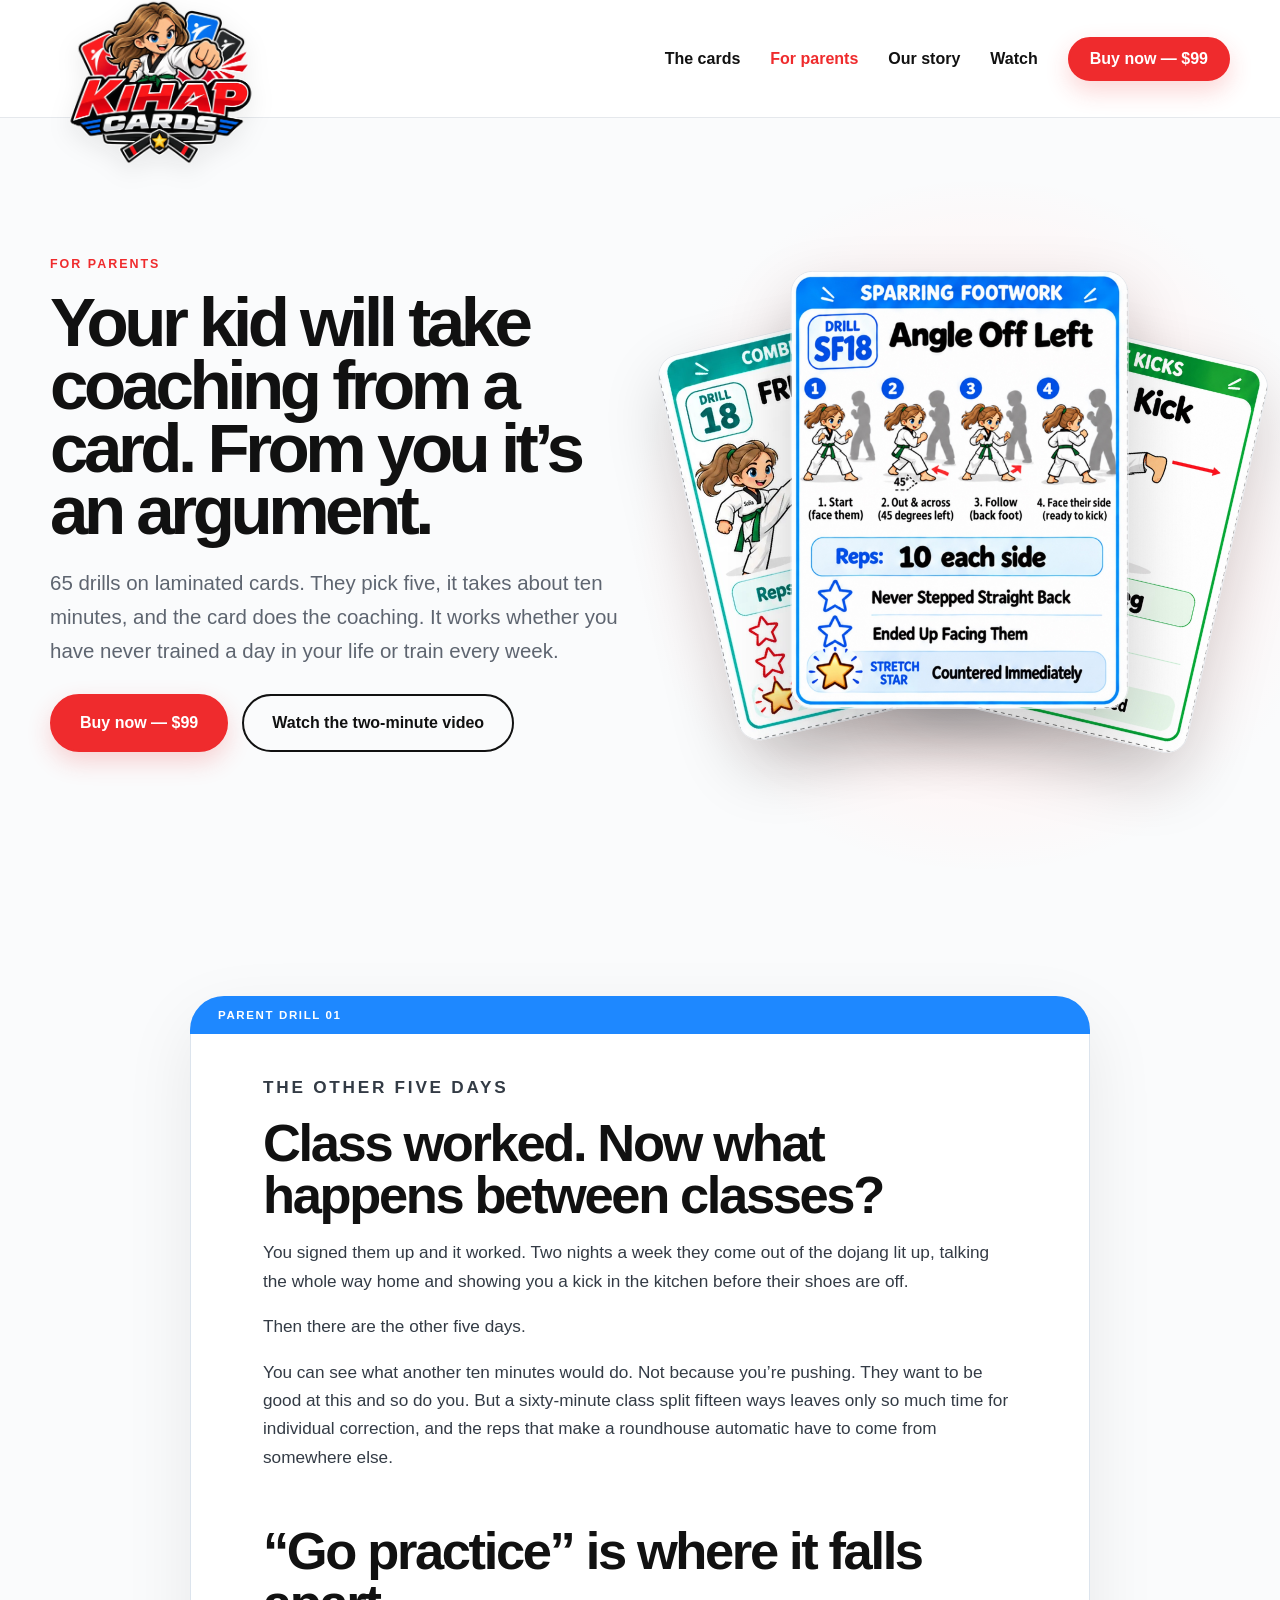
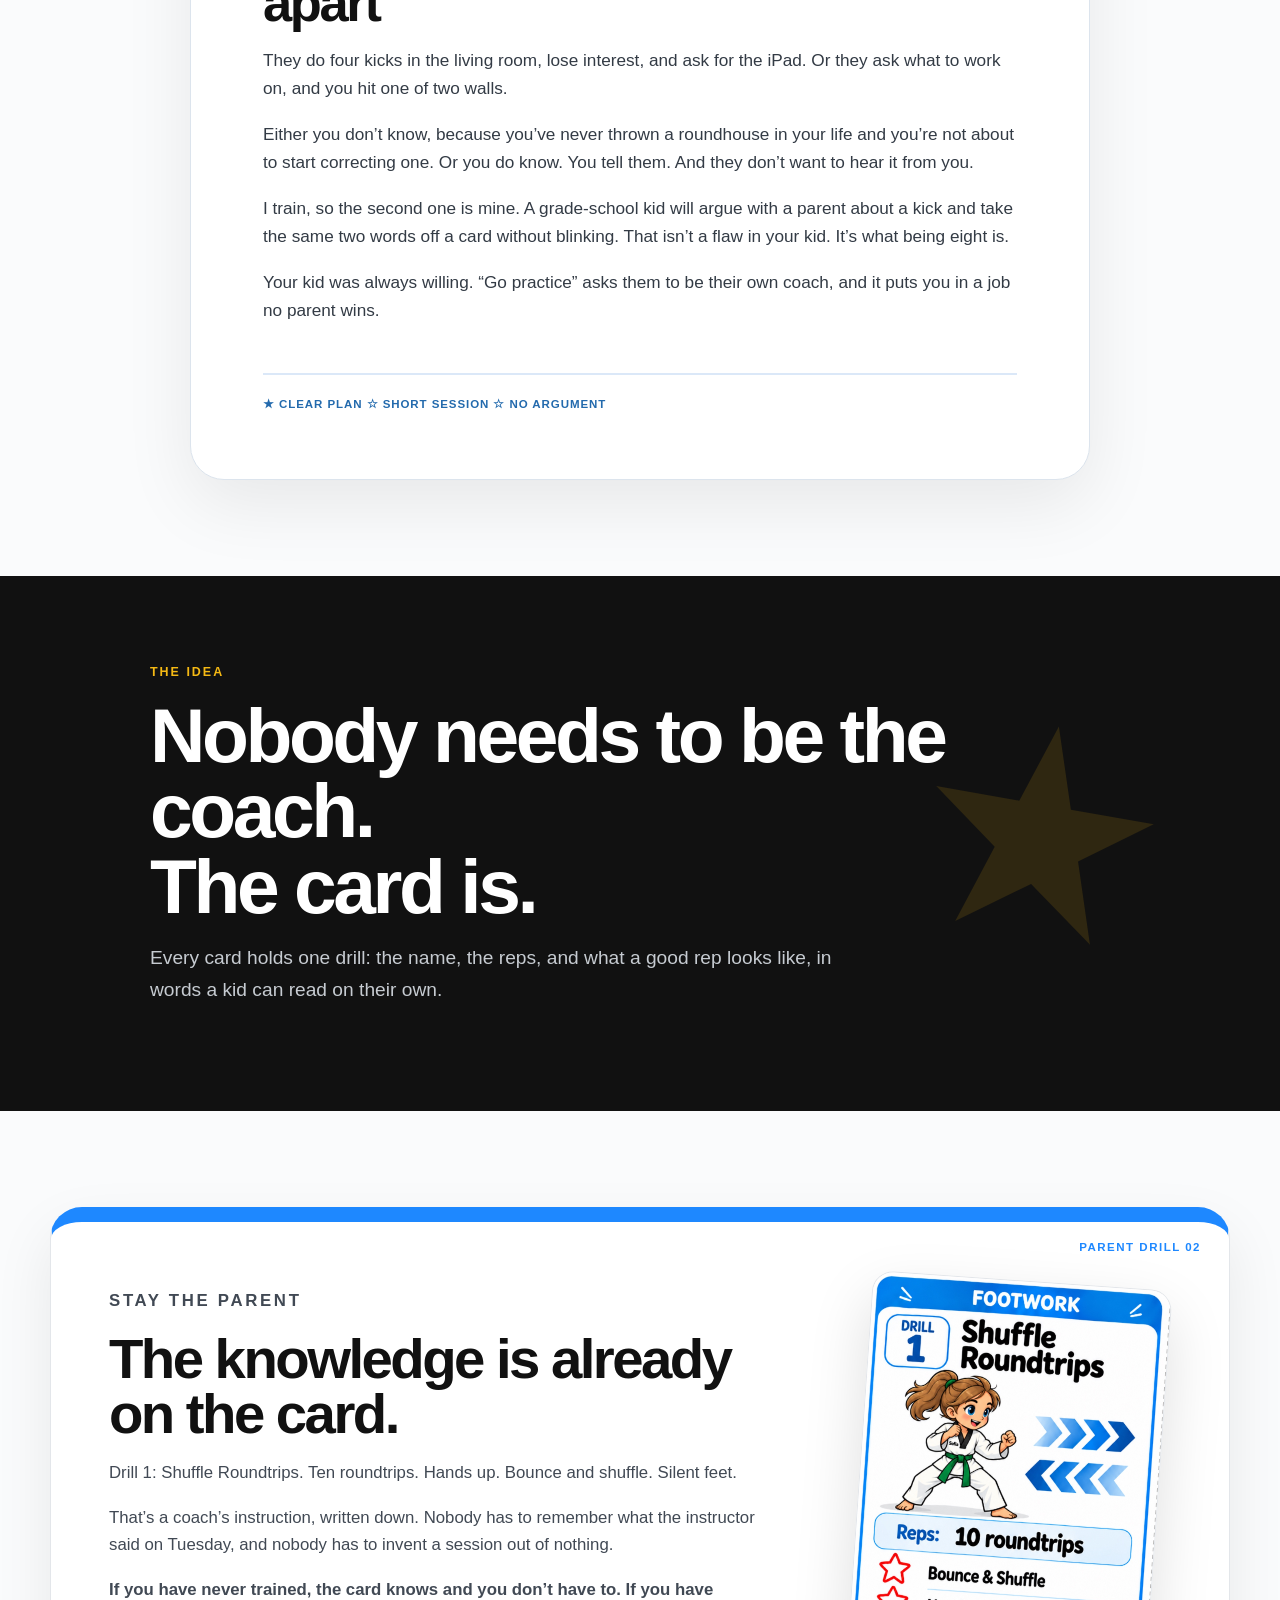
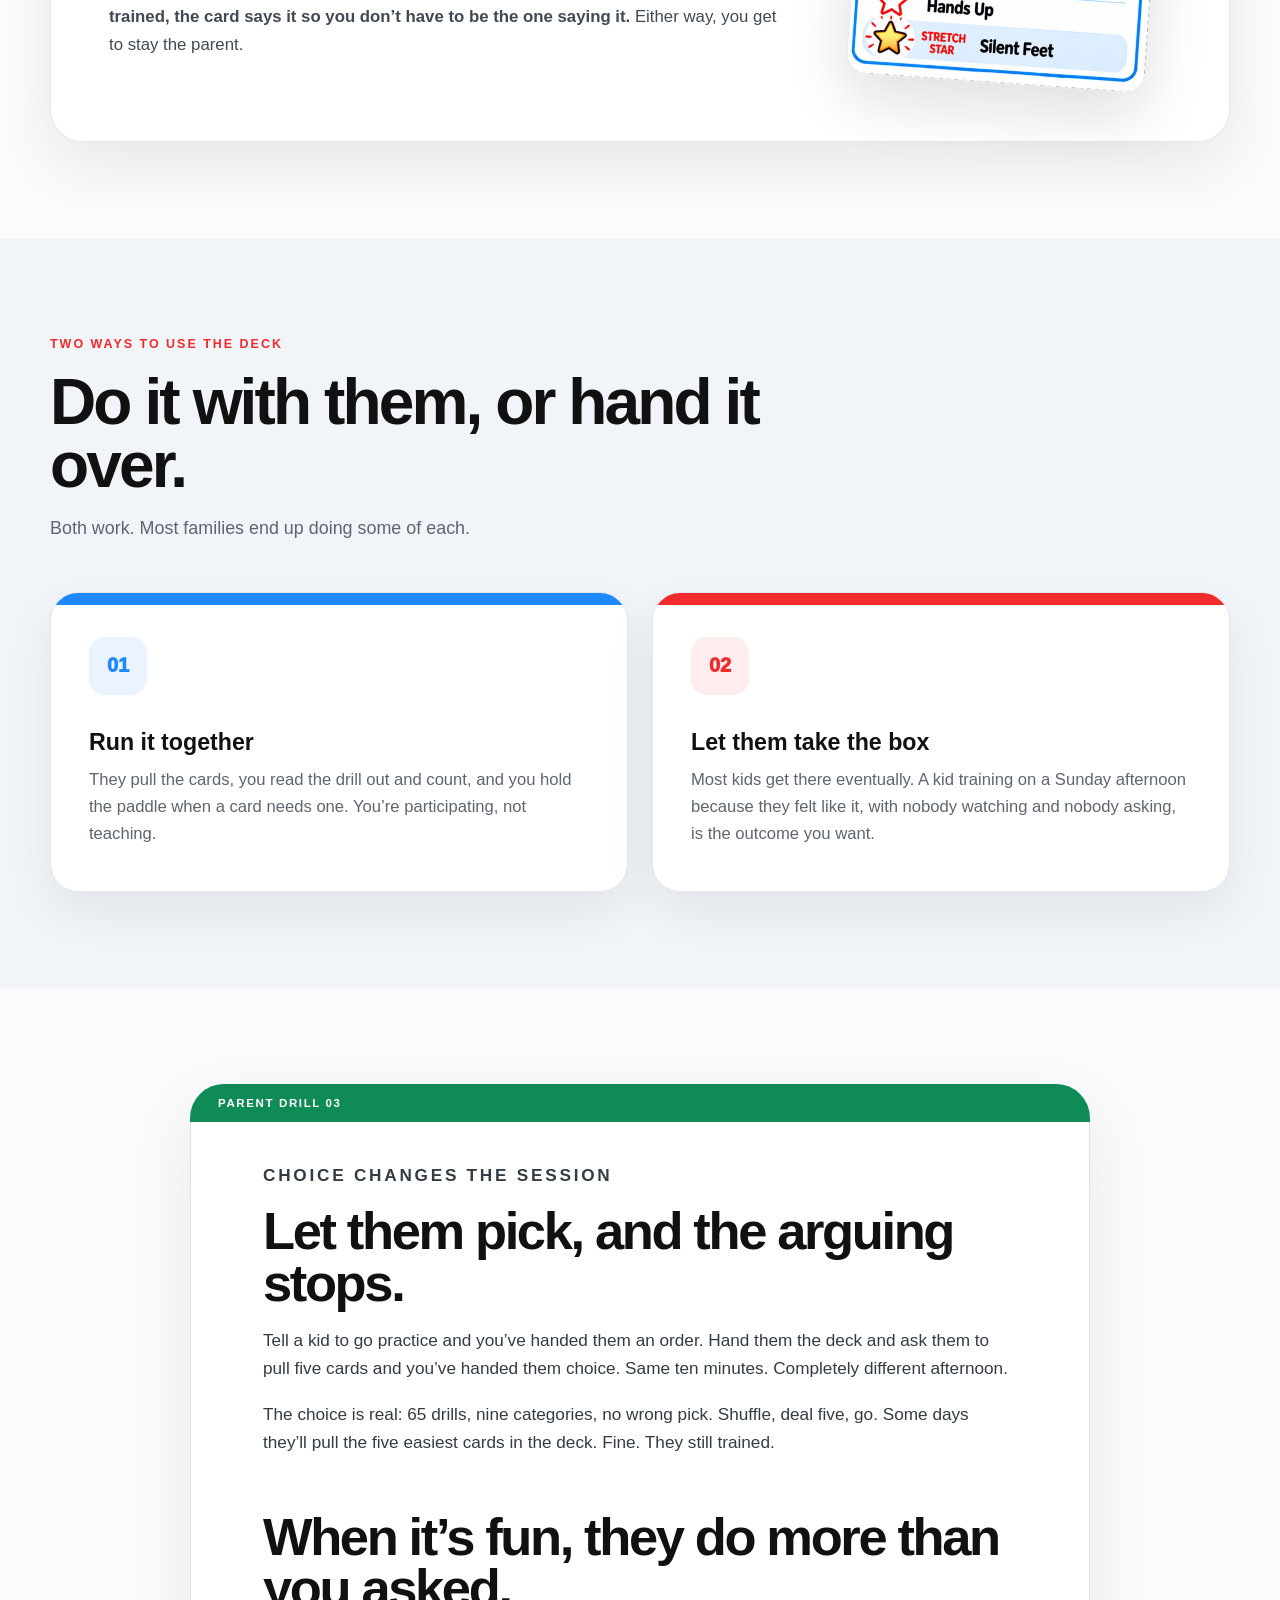
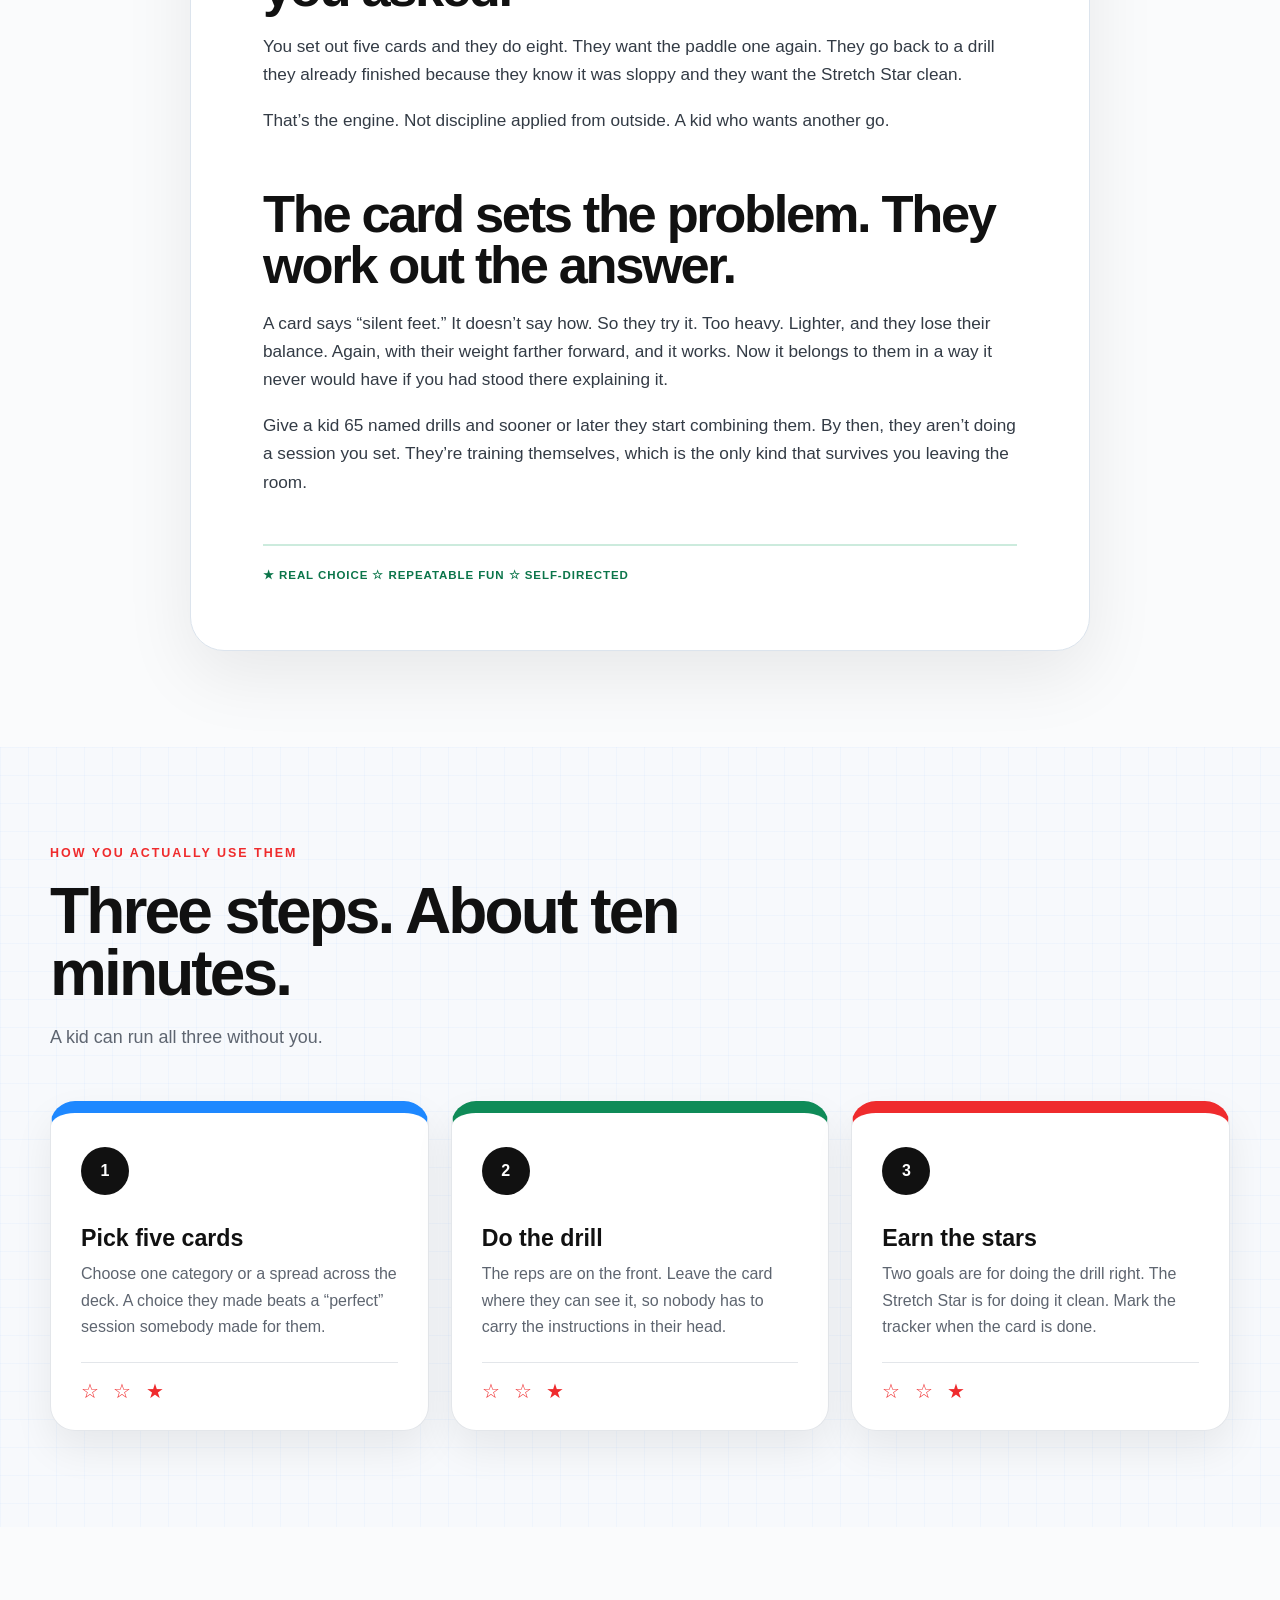
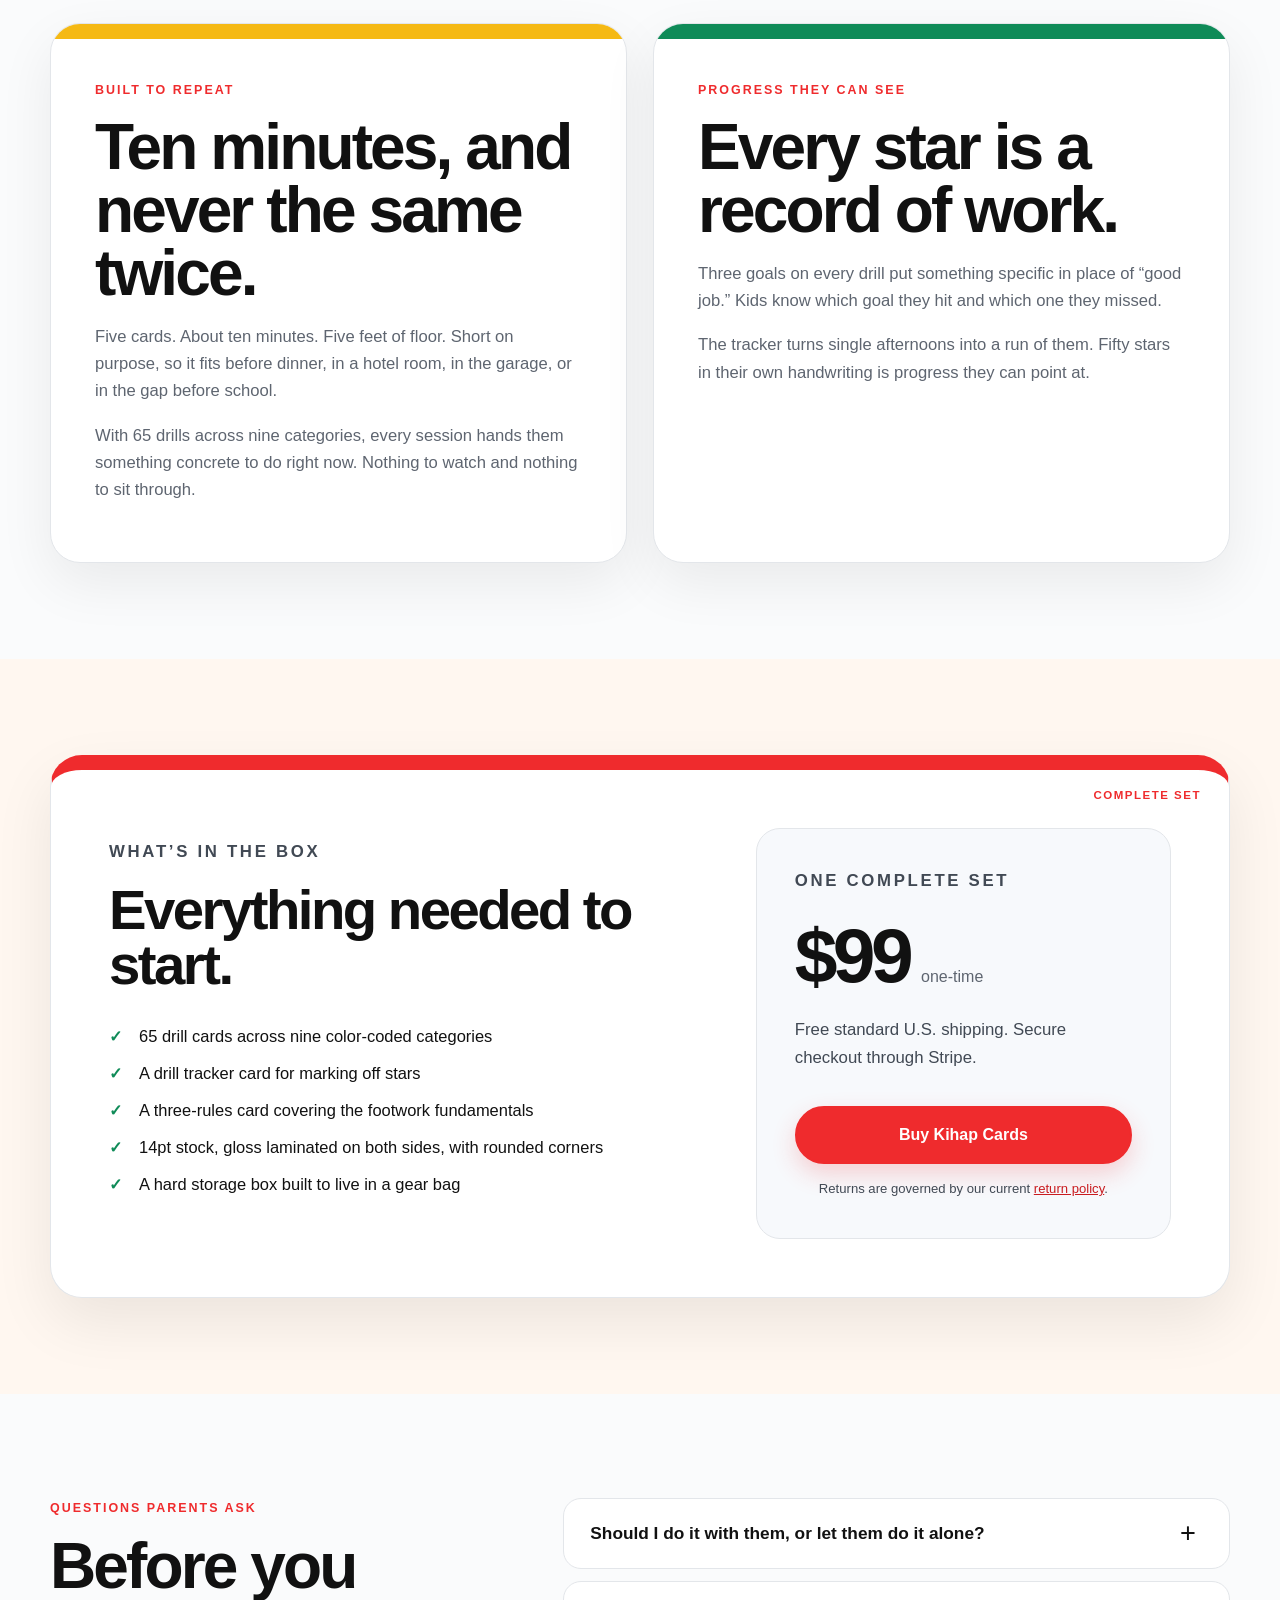
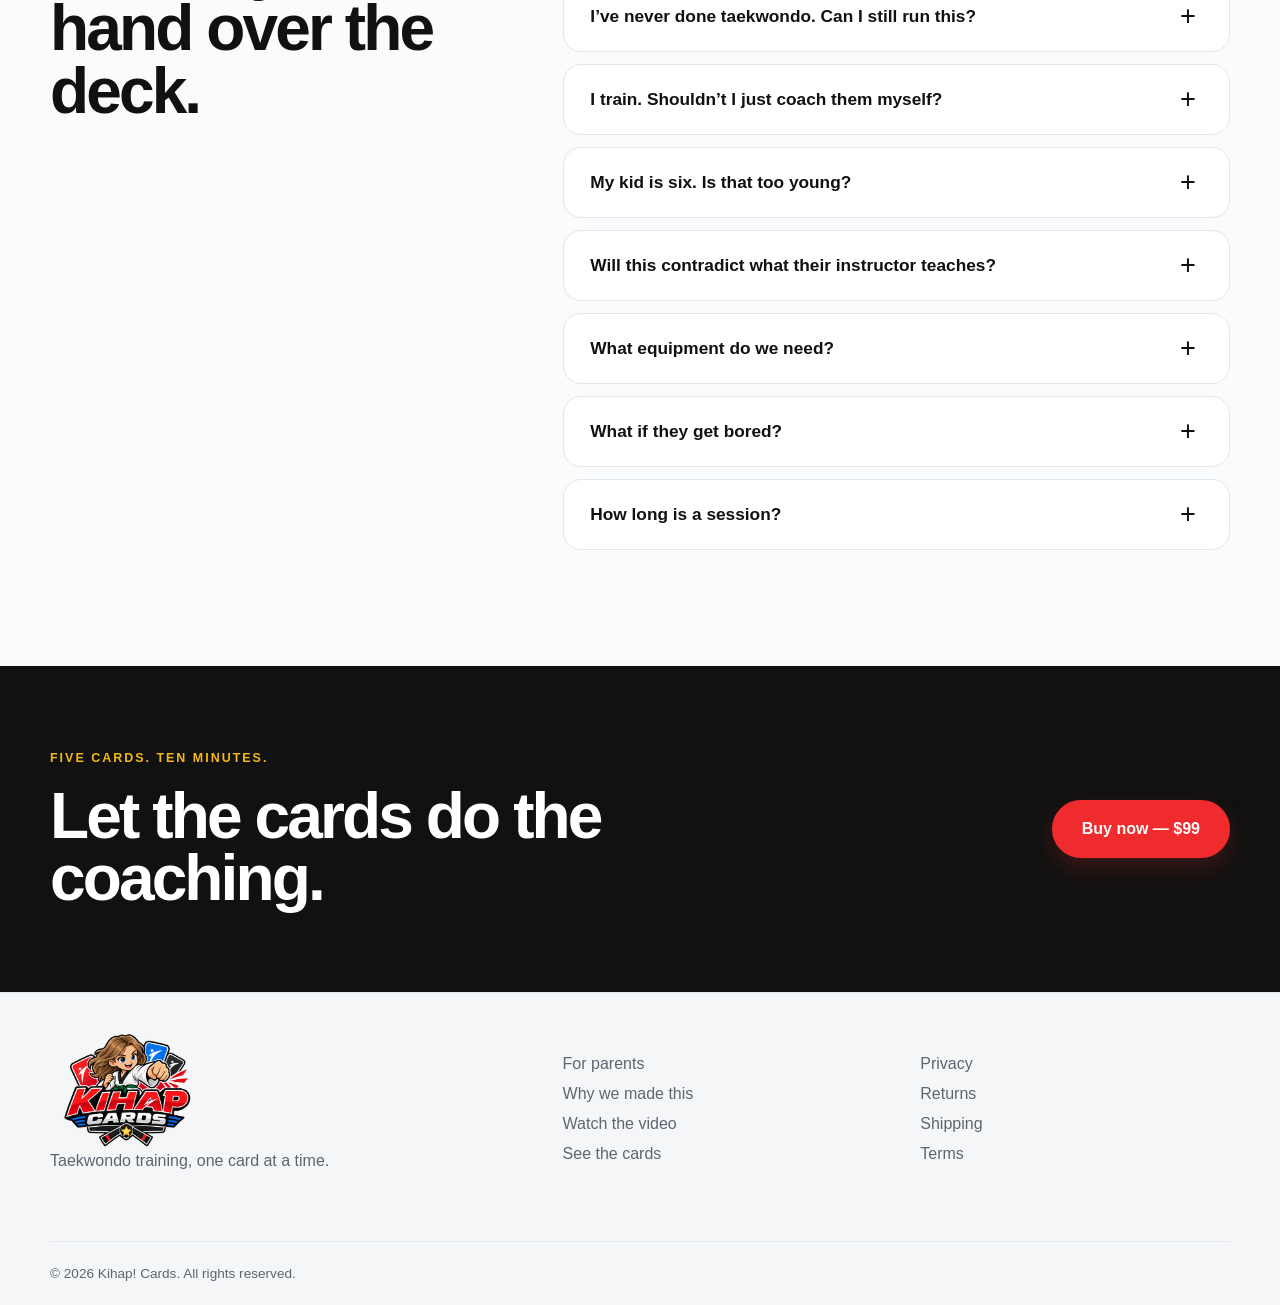
==== for-parents.html @ b95653a5 "Add card-themed parent and origin story pages" ====
<!doctype html>
<html lang="en">
<head>
  <meta charset="utf-8">
  <meta name="viewport" content="width=device-width, initial-scale=1">
  <title>For Parents — Kihap! Cards</title>
  <meta name="description" content="How Kihap Cards helps kids practice taekwondo at home without turning parents into coaches.">
  <meta name="theme-color" content="#ef2b2d">
  <meta property="og:title" content="Kihap! Cards for parents">
  <meta property="og:description" content="Five cards. About ten minutes. The cards do the coaching.">
  <meta property="og:type" content="website">
  <meta property="og:image" content="/assets/video-poster-v2.jpg">
  <link rel="icon" href="/favicon.ico" sizes="any">
  <link rel="stylesheet" href="/styles.css">
  <script defer src="/site.js"></script>
</head>
<body class="content-page">
  <a class="skip-link" href="#main">Skip to content</a>

  <header class="site-header">
    <div class="shell header-inner">
      <a class="brand" href="/" aria-label="Kihap Cards home">
        <img src="/assets/logo.webp" alt="Kihap! Cards" width="900" height="714">
      </a>
      <button class="menu-button" type="button" aria-expanded="false" aria-controls="site-nav">
        <span></span><span></span><span></span><span class="sr-only">Menu</span>
      </button>
      <nav id="site-nav" class="site-nav" aria-label="Primary navigation">
        <a href="/#cards">The cards</a>
        <a aria-current="page" href="/for-parents.html">For parents</a>
        <a href="/why-we-made-this.html">Our story</a>
        <a href="/#video">Watch</a>
        <a class="button button-small" data-checkout href="/#buy">Buy now — $99</a>
      </nav>
    </div>
  </header>

  <main id="main">
    <section class="story-hero shell">
      <div class="story-hero-copy">
        <p class="eyebrow">For parents</p>
        <h1>Your kid will take coaching from a card. From you it’s an argument.</h1>
        <p class="lede">65 drills on laminated cards. They pick five, it takes about ten minutes, and the card does the coaching. It works whether you have never trained a day in your life or train every week.</p>
        <div class="hero-actions">
          <a class="button" data-checkout href="/#buy">Buy now — $99</a>
          <a class="button button-secondary" href="/#video">Watch the two-minute video</a>
        </div>
      </div>
      <div class="story-hero-art parent-card-stack" aria-label="Three Kihap drill cards">
        <img src="/assets/card-frh-backkick.webp" alt="Combination drill card" width="513" height="687">
        <img src="/assets/card-sf18-v2.jpg" alt="Angle Off Left drill card" width="1100" height="1430">
        <img src="/assets/card-kicks-v2.jpg" alt="Back Kick drill card" width="1080" height="1456">
      </div>
    </section>

    <section class="content-section content-intro">
      <div class="reading-column">
        <p class="eyebrow">The other five days</p>
        <h2>Class worked. Now what happens between classes?</h2>
        <p>You signed them up and it worked. Two nights a week they come out of the dojang lit up, talking the whole way home and showing you a kick in the kitchen before their shoes are off.</p>
        <p>Then there are the other five days.</p>
        <p>You can see what another ten minutes would do. Not because you’re pushing. They want to be good at this and so do you. But a sixty-minute class split fifteen ways leaves only so much time for individual correction, and the reps that make a roundhouse automatic have to come from somewhere else.</p>

        <h2>“Go practice” is where it falls apart</h2>
        <p>They do four kicks in the living room, lose interest, and ask for the iPad. Or they ask what to work on, and you hit one of two walls.</p>
        <p>Either you don’t know, because you’ve never thrown a roundhouse in your life and you’re not about to start correcting one. Or you do know. You tell them. And they don’t want to hear it from you.</p>
        <p>I train, so the second one is mine. A grade-school kid will argue with a parent about a kick and take the same two words off a card without blinking. That isn’t a flaw in your kid. It’s what being eight is.</p>
        <p>Your kid was always willing. “Go practice” asks them to be their own coach, and it puts you in a job no parent wins.</p>
      </div>
    </section>

    <section class="statement-band">
      <div class="shell statement-inner">
        <p class="eyebrow eyebrow-gold">The idea</p>
        <h2>Nobody needs to be the coach.<br>The card is.</h2>
        <p>Every card holds one drill: the name, the reps, and what a good rep looks like, in words a kid can read on their own.</p>
      </div>
    </section>

    <section class="content-section shell">
      <div class="content-split">
        <div>
          <p class="eyebrow">Stay the parent</p>
          <h2>The knowledge is already on the card.</h2>
          <p>Drill 1: Shuffle Roundtrips. Ten roundtrips. Hands up. Bounce and shuffle. Silent feet.</p>
          <p>That’s a coach’s instruction, written down. Nobody has to remember what the instructor said on Tuesday, and nobody has to invent a session out of nothing.</p>
          <p><strong>If you have never trained, the card knows and you don’t have to. If you have trained, the card says it so you don’t have to be the one saying it.</strong> Either way, you get to stay the parent.</p>
        </div>
        <img class="content-card-image" src="/assets/card-footwork-v2.jpg" alt="Shuffle Roundtrips footwork drill card" width="1080" height="1456" loading="lazy">
      </div>
    </section>

    <section class="content-section soft-section">
      <div class="shell">
        <div class="section-heading">
          <p class="eyebrow">Two ways to use the deck</p>
          <h2>Do it with them, or hand it over.</h2>
          <p>Both work. Most families end up doing some of each.</p>
        </div>
        <div class="use-mode-grid">
          <article class="use-mode-card">
            <span aria-hidden="true">01</span>
            <h3>Run it together</h3>
            <p>They pull the cards, you read the drill out and count, and you hold the paddle when a card needs one. You’re participating, not teaching.</p>
          </article>
          <article class="use-mode-card">
            <span aria-hidden="true">02</span>
            <h3>Let them take the box</h3>
            <p>Most kids get there eventually. A kid training on a Sunday afternoon because they felt like it, with nobody watching and nobody asking, is the outcome you want.</p>
          </article>
        </div>
      </div>
    </section>

    <section class="content-section shell">
      <div class="reading-column reading-column-wide">
        <p class="eyebrow">Choice changes the session</p>
        <h2>Let them pick, and the arguing stops.</h2>
        <p>Tell a kid to go practice and you’ve handed them an order. Hand them the deck and ask them to pull five cards and you’ve handed them choice. Same ten minutes. Completely different afternoon.</p>
        <p>The choice is real: 65 drills, nine categories, no wrong pick. Shuffle, deal five, go. Some days they’ll pull the five easiest cards in the deck. Fine. They still trained.</p>

        <h2>When it’s fun, they do more than you asked.</h2>
        <p>You set out five cards and they do eight. They want the paddle one again. They go back to a drill they already finished because they know it was sloppy and they want the Stretch Star clean.</p>
        <p>That’s the engine. Not discipline applied from outside. A kid who wants another go.</p>

        <h2>The card sets the problem. They work out the answer.</h2>
        <p>A card says “silent feet.” It doesn’t say how. So they try it. Too heavy. Lighter, and they lose their balance. Again, with their weight farther forward, and it works. Now it belongs to them in a way it never would have if you had stood there explaining it.</p>
        <p>Give a kid 65 named drills and sooner or later they start combining them. By then, they aren’t doing a session you set. They’re training themselves, which is the only kind that survives you leaving the room.</p>
      </div>
    </section>

    <section class="content-section steps-section">
      <div class="shell">
        <div class="section-heading">
          <p class="eyebrow">How you actually use them</p>
          <h2>Three steps. About ten minutes.</h2>
          <p>A kid can run all three without you.</p>
        </div>
        <ol class="steps content-steps">
          <li><span>1</span><div><h3>Pick five cards</h3><p>Choose one category or a spread across the deck. A choice they made beats a “perfect” session somebody made for them.</p></div></li>
          <li><span>2</span><div><h3>Do the drill</h3><p>The reps are on the front. Leave the card where they can see it, so nobody has to carry the instructions in their head.</p></div></li>
          <li><span>3</span><div><h3>Earn the stars</h3><p>Two goals are for doing the drill right. The Stretch Star is for doing it clean. Mark the tracker when the card is done.</p></div></li>
        </ol>
      </div>
    </section>

    <section class="content-section shell">
      <div class="benefit-grid">
        <article>
          <p class="eyebrow">Built to repeat</p>
          <h2>Ten minutes, and never the same twice.</h2>
          <p>Five cards. About ten minutes. Five feet of floor. Short on purpose, so it fits before dinner, in a hotel room, in the garage, or in the gap before school.</p>
          <p>With 65 drills across nine categories, every session hands them something concrete to do right now. Nothing to watch and nothing to sit through.</p>
        </article>
        <article>
          <p class="eyebrow">Progress they can see</p>
          <h2>Every star is a record of work.</h2>
          <p>Three goals on every drill put something specific in place of “good job.” Kids know which goal they hit and which one they missed.</p>
          <p>The tracker turns single afternoons into a run of them. Fifty stars in their own handwriting is progress they can point at.</p>
        </article>
      </div>
    </section>

    <section class="content-section included-section">
      <div class="shell content-split content-split-balanced">
        <div>
          <p class="eyebrow">What’s in the box</p>
          <h2>Everything needed to start.</h2>
          <ul class="check-list large-check-list">
            <li>65 drill cards across nine color-coded categories</li>
            <li>A drill tracker card for marking off stars</li>
            <li>A three-rules card covering the footwork fundamentals</li>
            <li>14pt stock, gloss laminated on both sides, with rounded corners</li>
            <li>A hard storage box built to live in a gear bag</li>
          </ul>
        </div>
        <div class="price-panel">
          <p class="eyebrow">One complete set</p>
          <div class="price"><strong>$99</strong><span>one-time</span></div>
          <p>Free standard U.S. shipping. Secure checkout through Stripe.</p>
          <a class="button button-block" data-checkout href="/#buy">Buy Kihap Cards</a>
          <p class="policy-note">Returns are governed by our current <a href="/returns.html">return policy</a>.</p>
        </div>
      </div>
    </section>

    <section class="content-section shell faq-section parent-faq" aria-labelledby="parent-faq-title">
      <div class="section-heading">
        <p class="eyebrow">Questions parents ask</p>
        <h2 id="parent-faq-title">Before you hand over the deck.</h2>
      </div>
      <div class="faq-list">
        <details><summary>Should I do it with them, or let them do it alone?</summary><p>Either. Younger kids usually want you in the room reading the card and counting. Older kids often take the box and go. Most families do both.</p></details>
        <details><summary>I’ve never done taekwondo. Can I still run this?</summary><p>Yes. Every card names the drill, the reps, and what a good rep looks like. You hand over the box and the card does the rest.</p></details>
        <details><summary>I train. Shouldn’t I just coach them myself?</summary><p>You can. The cards still help because the problem was never your knowledge. Let the card give the instruction so you can keep the evening.</p></details>
        <details><summary>My kid is six. Is that too young?</summary><p>The deck is built for roughly ages 6 to 13. The reps scale: a younger student can do fewer, while an older student chases the Stretch Star.</p></details>
        <details><summary>Will this contradict what their instructor teaches?</summary><p>These are conditioning and repetition drills: footwork, kicks, combinations, reaction, and related skills. There are no forms or style-specific techniques.</p></details>
        <details><summary>What equipment do we need?</summary><p>Most cards need none. A few call for a paddle, kick shield, or BlazePods, and they are marked so you can skip or swap them.</p></details>
        <details><summary>What if they get bored?</summary><p>They can pick different cards or stop for a week. Nothing expires and nothing resets. That is part of the point.</p></details>
        <details><summary>How long is a session?</summary><p>About ten minutes for five cards. Some kids do three. Some do nine.</p></details>
      </div>
    </section>

    <section class="final-cta">
      <div class="shell final-cta-inner">
        <div><p class="eyebrow eyebrow-gold">Five cards. Ten minutes.</p><h2>Let the cards do the coaching.</h2></div>
        <a class="button" data-checkout href="/#buy">Buy now — $99</a>
      </div>
    </section>
  </main>

  <footer class="site-footer">
    <div class="shell footer-grid">
      <div><img src="/assets/logo.webp" alt="Kihap! Cards" width="900" height="714"><p>Taekwondo training, one card at a time.</p></div>
      <nav aria-label="Learn more"><a href="/for-parents.html">For parents</a><a href="/why-we-made-this.html">Why we made this</a><a href="/#video">Watch the video</a><a href="/#cards">See the cards</a></nav>
      <nav aria-label="Store policies"><a href="/privacy.html">Privacy</a><a href="/returns.html">Returns</a><a href="/shipping.html">Shipping</a><a href="/terms.html">Terms</a></nav>
    </div>
    <div class="shell footer-bottom">© <span data-year>2026</span> Kihap! Cards. All rights reserved.</div>
  </footer>
</body>
</html>
---- styles.css ----
:root{--ink:#111;--muted:#5e6570;--line:#e3e6ea;--paper:#fff;--soft:#f5f6f8;--red:#ef2b2d;--red-dark:#c91c20;--gold:#f5b914;--blue:#1e88ff;--green:#0f8b58;--radius:24px;--shadow:0 24px 60px rgba(17,17,17,.13)}
*{box-sizing:border-box}html{scroll-behavior:smooth;overflow-x:hidden}body{margin:0;overflow-x:hidden;color:var(--ink);background:var(--paper);font-family:Inter,ui-sans-serif,-apple-system,BlinkMacSystemFont,"Segoe UI",sans-serif;-webkit-font-smoothing:antialiased}img{display:block;max-width:100%;height:auto}a{color:inherit}button,input,textarea,select{font:inherit}h1,h2,h3,p{margin-top:0}h1,h2,h3{font-family:ui-rounded,"Avenir Next","Arial Rounded MT Bold",sans-serif}h1{font-size:clamp(3.4rem,5.8vw,5.5rem);line-height:.91;letter-spacing:-.065em;margin-bottom:24px}h2{font-size:clamp(2.35rem,5vw,4.25rem);line-height:.98;letter-spacing:-.045em;margin-bottom:18px}h3{font-size:1.45rem;line-height:1.15;margin-bottom:10px}p{line-height:1.65}.shell{width:min(1180px,calc(100% - 40px));margin-inline:auto}.section{padding-block:104px}.skip-link{position:fixed;left:16px;top:12px;z-index:100;transform:translateY(-160%);background:var(--ink);color:#fff;padding:10px 14px;border-radius:10px}.skip-link:focus{transform:none}.sr-only{position:absolute;width:1px;height:1px;overflow:hidden;clip:rect(0,0,0,0);white-space:nowrap}
.site-header{position:sticky;top:0;z-index:50;height:118px;background:rgba(255,255,255,.94);border-bottom:1px solid rgba(227,230,234,.9);backdrop-filter:blur(14px)}.header-inner{height:100%;display:flex;align-items:center;justify-content:space-between}.brand{width:208px;height:118px;display:flex;align-items:flex-start;justify-content:center;position:relative;z-index:2}.brand img{width:auto;height:165px;filter:drop-shadow(0 8px 12px rgba(17,17,17,.08))}.site-nav{display:flex;align-items:center;gap:30px;font-weight:750}.site-nav>a:not(.button){text-decoration:none;padding:10px 0}.site-nav>a:not(.button):hover{color:var(--red)}.menu-button{display:none;border:0;background:transparent;width:44px;height:44px;padding:10px}.menu-button span:not(.sr-only){display:block;height:2px;background:var(--ink);margin:5px 0;border-radius:9px}
.button{display:inline-flex;align-items:center;justify-content:center;min-height:58px;border:2px solid var(--red);border-radius:999px;padding:14px 28px;background:var(--red);color:#fff;text-decoration:none;font-weight:850;box-shadow:0 10px 24px rgba(239,43,45,.2);transition:transform .18s ease,background .18s ease,box-shadow .18s ease}.button:hover{transform:translateY(-2px);background:var(--red-dark);border-color:var(--red-dark);box-shadow:0 14px 30px rgba(239,43,45,.25)}.button:focus-visible,a:focus-visible,button:focus-visible,summary:focus-visible{outline:3px solid rgba(30,136,255,.45);outline-offset:3px}.button-small{min-height:44px;padding:9px 20px}.button-secondary{background:transparent;border-color:var(--ink);color:var(--ink);box-shadow:none}.button-secondary:hover{background:var(--ink);border-color:var(--ink);color:#fff;box-shadow:none}.button-block{width:100%}
.hero{min-height:calc(100svh - 118px);display:grid;grid-template-columns:.95fr 1.05fr;gap:48px;align-items:center;padding-block:46px 54px}.hero-copy,.hero-art{min-width:0}.eyebrow{margin:0 0 16px;color:var(--red);font-size:.78rem;font-weight:900;letter-spacing:.16em;text-transform:uppercase}.lede{max-width:620px;margin-bottom:26px;color:var(--muted);font-size:clamp(1.1rem,1.7vw,1.28rem)}.hero-actions{display:flex;gap:14px;flex-wrap:wrap}.trust-list{display:flex;gap:12px 22px;flex-wrap:wrap;padding:0;margin:24px 0 0;list-style:none;color:var(--muted);font-size:.9rem}.trust-list li::before{content:"✓";color:var(--green);font-weight:900;margin-right:7px}.hero-art{position:relative;min-height:clamp(440px,64vh,520px)}.hero-art::before{content:"";position:absolute;inset:8% 4%;border-radius:48%;background:radial-gradient(circle,#fff0f0 0,#fff8e4 54%,transparent 70%)}.hero-card{position:absolute;width:min(58%,340px);height:auto;left:50%;top:50%;border-radius:20px;box-shadow:var(--shadow)}.hero-card-left{transform:translate(-86%,-46%) rotate(-10deg)}.hero-card-center{z-index:2;width:min(67%,390px);transform:translate(-50%,-52%)}.hero-card-right{transform:translate(-14%,-44%) rotate(10deg)}
.champion-band{background:var(--ink);color:#fff}.champion-inner{display:flex;align-items:center;justify-content:space-between;gap:48px;padding-block:35px}.champion-inner p{margin:0;max-width:710px;font-family:ui-rounded,"Avenir Next",sans-serif;font-size:clamp(1.35rem,2.7vw,2rem);font-weight:750;line-height:1.25}.champion-inner strong{color:var(--gold)}.champion-inner span{max-width:330px;color:#b8bec6;line-height:1.5}
.section-heading{max-width:760px;margin-bottom:48px}.section-heading>p:last-child{margin-bottom:0;color:var(--muted);font-size:1.12rem}.section-heading-wide{max-width:none;display:grid;grid-template-columns:1.3fr .7fr;align-items:end;gap:64px}.feature-grid{display:grid;grid-template-columns:repeat(3,1fr);gap:20px}.feature-card{min-height:270px;padding:32px;border:1px solid var(--line);border-radius:var(--radius);background:#fff}.feature-card p{margin-bottom:0;color:var(--muted)}.feature-number,.feature-icon{display:flex;align-items:center;justify-content:center;width:62px;height:62px;margin-bottom:32px;border-radius:17px;background:#ffecec;color:var(--red);font-size:1.55rem;font-weight:900}.feature-card-yellow .feature-icon{background:#fff4cf;color:#a17300}.feature-card-blue .feature-icon{background:#eaf3ff;color:var(--blue)}
.cards-section{overflow:hidden;background:var(--soft)}.category-row{display:flex;gap:8px;flex-wrap:wrap;margin-bottom:30px}.category-row span{border-radius:999px;padding:8px 13px;color:#fff;background:var(--ink);font-size:.73rem;font-weight:850;letter-spacing:.05em;text-transform:uppercase}.category-row span:nth-child(1),.category-row span:nth-child(2){background:var(--blue)}.category-row span:nth-child(3),.category-row span:nth-child(4){background:var(--green)}.category-row span:nth-child(5){background:var(--red)}.category-row span:nth-child(6){background:#9a7400}.category-row span:nth-child(7){background:#7b3fe4}.category-row span:nth-child(8){background:#d4531b}.category-row span:nth-child(9){background:#626a75}.card-gallery{display:grid;grid-template-columns:repeat(6,1fr);gap:16px}.card-gallery img{width:100%;border:1px solid var(--line);border-radius:18px;box-shadow:0 12px 28px rgba(17,17,17,.08);transition:transform .2s ease}.card-gallery img:nth-child(odd){transform:translateY(18px)}.card-gallery img:hover{transform:translateY(-4px) rotate(-1deg)}
.video-section{background:#fff}.video-grid{display:grid;grid-template-columns:.65fr 1.35fr;gap:72px;align-items:center}.video-grid>div:first-child p:last-child{color:var(--muted);font-size:1.08rem}.video-placeholder{position:relative;aspect-ratio:16/9;overflow:hidden;border-radius:28px;background:#111;box-shadow:var(--shadow)}.video-placeholder>img{width:100%;height:100%;object-fit:cover}.video-shade{position:absolute;inset:0;background:linear-gradient(rgba(17,17,17,.12),rgba(17,17,17,.5))}.play-button{position:absolute;left:50%;top:50%;transform:translate(-50%,-50%);width:82px;height:82px;border:0;border-radius:50%;background:var(--red);color:#fff;font-size:1.8rem;cursor:pointer;box-shadow:0 14px 35px rgba(0,0,0,.3)}.play-button:hover{background:var(--red-dark)}.play-button span{display:block;margin-left:5px}.video-placeholder p{display:none;position:absolute;left:20px;right:20px;bottom:16px;margin:0;padding:10px 14px;border-radius:10px;background:rgba(17,17,17,.8);color:#fff;text-align:center;font-size:.85rem}.video-placeholder p.is-visible{display:block}.video-placeholder iframe{width:100%;height:100%;border:0}
.steps{list-style:none;padding:0;margin:0;display:grid;grid-template-columns:repeat(3,1fr);gap:38px}.steps li{display:flex;gap:18px}.steps li>span{flex:0 0 48px;width:48px;height:48px;display:grid;place-items:center;border-radius:50%;background:var(--ink);color:#fff;font-weight:900}.steps p{margin-bottom:0;color:var(--muted)}
.mystery-section{padding-block:92px;background:var(--ink);color:#fff;overflow:hidden}.mystery-inner{display:grid;grid-template-columns:1fr 330px;align-items:center;gap:100px}.mystery-inner>div:first-child{max-width:720px}.mystery-inner p:not(.eyebrow){color:#bec3ca;font-size:1.08rem}.eyebrow-gold{color:var(--gold)}.mystery-card{min-height:410px;padding:28px;border:2px solid var(--gold);border-radius:28px;background:linear-gradient(145deg,#202020,#0b0b0b);box-shadow:0 28px 70px rgba(0,0,0,.5);display:flex;flex-direction:column;align-items:center;justify-content:space-between;text-align:center;transform:rotate(4deg)}.mystery-card span,.mystery-card small{color:var(--gold);text-transform:uppercase;letter-spacing:.16em;font-size:.72rem;font-weight:900}.mystery-card strong{width:144px;height:144px;display:grid;place-items:center;border:2px dashed #6b5514;border-radius:50%;color:var(--gold);font-size:6rem;line-height:1}.mystery-card em{font-family:ui-rounded,"Avenir Next",sans-serif;font-size:1.7rem;border-bottom:2px solid var(--gold);padding-bottom:5px}
.buy-section{background:#fff7f0}.buy-grid{display:grid;grid-template-columns:1fr .86fr;gap:70px;align-items:center}.buy-photo{position:relative;min-height:590px}.buy-photo img{position:absolute;width:46%;border-radius:18px;box-shadow:var(--shadow)}.buy-photo img:nth-child(1){left:4%;top:2%;transform:rotate(-9deg)}.buy-photo img:nth-child(2){left:42%;top:8%;z-index:2}.buy-photo img:nth-child(3){left:22%;top:31%;transform:rotate(8deg)}.buy-card{padding:42px;border:1px solid #f0dfd5;border-radius:30px;background:#fff;box-shadow:var(--shadow)}.price{display:flex;align-items:baseline;gap:12px;margin-bottom:16px}.price strong{font-family:ui-rounded,"Avenir Next",sans-serif;font-size:clamp(3.7rem,6vw,5.4rem);letter-spacing:-.06em}.price span{color:var(--muted)}.buy-summary{color:var(--muted);font-size:1.06rem}.check-list{padding:0;margin:26px 0;list-style:none}.check-list li{position:relative;padding:9px 0 9px 30px}.check-list li::before{content:"✓";position:absolute;left:0;color:var(--green);font-weight:900}.checkout-note{margin:14px 0 0;text-align:center;color:var(--muted);font-size:.82rem}.test-notice{margin:16px 0 0;padding:13px 15px;border-radius:12px;background:#fff4cf;color:#684e00;font-size:.82rem;line-height:1.45}
.faq-section{display:grid;grid-template-columns:.65fr 1fr;gap:80px;align-items:start}.faq-list{border-top:1px solid var(--line)}.faq-list details{border-bottom:1px solid var(--line)}.faq-list summary{position:relative;padding:24px 44px 24px 0;cursor:pointer;list-style:none;font-weight:850;font-size:1.08rem}.faq-list summary::-webkit-details-marker{display:none}.faq-list summary::after{content:"+";position:absolute;right:7px;top:18px;font-size:1.7rem;font-weight:400}.faq-list details[open] summary::after{content:"−"}.faq-list details p{margin:-5px 40px 24px 0;color:var(--muted)}
.site-footer{padding-top:62px;background:var(--soft);border-top:1px solid var(--line)}.footer-grid{display:grid;grid-template-columns:1.2fr .8fr .8fr;gap:48px;align-items:start}.footer-grid img{width:145px;margin-top:-22px}.footer-grid p{color:var(--muted)}.footer-grid nav{display:grid;gap:12px}.footer-grid nav a,.footer-contact a{color:var(--muted);text-decoration:none}.footer-grid nav a:hover,.footer-contact a:hover{color:var(--red)}.footer-contact{display:grid;gap:10px}.footer-bottom{margin-top:50px;padding-block:24px;border-top:1px solid var(--line);color:var(--muted);font-size:.85rem}
.legal-main{padding-block:86px 110px}.legal-header{max-width:820px;margin-bottom:52px}.legal-header h1{font-size:clamp(3rem,7vw,5.7rem)}.legal-updated{color:var(--muted)}.legal-content{max-width:820px}.legal-content h2{margin-top:45px;font-size:1.8rem;letter-spacing:-.02em}.legal-content p,.legal-content li{color:#3f4650;line-height:1.7}.legal-content li+li{margin-top:7px}.legal-content a{color:var(--red-dark)}
@media(max-width:960px){.site-nav{gap:18px}.hero{min-height:auto;grid-template-columns:1fr;gap:28px;padding-block:64px 58px}.hero-copy{max-width:730px}.hero-art{min-height:480px}.section-heading-wide{grid-template-columns:1fr;gap:8px}.feature-grid{grid-template-columns:1fr}.feature-card{min-height:auto}.card-gallery{grid-template-columns:repeat(3,1fr);row-gap:34px}.video-grid{grid-template-columns:1fr}.steps{grid-template-columns:1fr}.mystery-inner{gap:60px}.buy-grid{grid-template-columns:1fr}.buy-photo{min-height:620px;width:min(660px,100%);margin-inline:auto}.faq-section{grid-template-columns:1fr;gap:10px}}
@media(max-width:720px){.shell{width:min(100% - 32px,620px)}.section{padding-block:76px}.site-header{height:70px}.brand{width:104px;height:70px}.brand img{width:auto;height:82px}.menu-button{display:block}.site-nav{display:none;position:absolute;left:0;right:0;top:70px;padding:20px;background:#fff;border-bottom:1px solid var(--line);box-shadow:0 18px 34px rgba(17,17,17,.1);flex-direction:column;align-items:stretch;gap:4px}.site-nav.is-open{display:flex}.site-nav a{text-align:center;padding:12px}.hero{gap:20px;padding-top:38px;padding-bottom:46px}h1{font-size:clamp(2.7rem,11vw,3.7rem);margin-bottom:20px}.lede{margin-bottom:24px;font-size:1.05rem}.hero-actions{display:grid;grid-template-columns:1fr 1fr;gap:10px}.hero-actions .button{min-height:54px;padding-inline:14px}.trust-list{margin-top:20px}.hero-art{min-height:330px}.hero-card{width:min(49%,280px);border-radius:13px}.hero-card-center{width:min(56%,320px)}.champion-inner{align-items:flex-start;flex-direction:column;gap:12px;padding-block:30px}.champion-inner span{max-width:none}.card-gallery{grid-template-columns:repeat(2,1fr)}.card-gallery img:nth-child(odd){transform:none}.mystery-inner{grid-template-columns:1fr}.mystery-card{width:min(300px,84vw);margin-inline:auto;min-height:380px}.buy-photo{min-height:440px}.buy-card{padding:28px 22px}.footer-grid{grid-template-columns:1fr;gap:28px}}
@media(max-width:420px){.hero-art{min-height:290px}.trust-list{display:grid;gap:8px}.buy-photo{min-height:360px}}
@media(prefers-reduced-motion:reduce){html{scroll-behavior:auto}*,*::before,*::after{transition-duration:.01ms!important}}

/* Editorial pages: the drill card becomes the page's visual grammar. */
.content-page{background:#fafbfc}.content-page .site-nav [aria-current="page"]{color:var(--red)}
.story-hero{position:relative;min-height:calc(100svh - 118px);display:grid;grid-template-columns:1.05fr .95fr;gap:70px;align-items:center;padding-block:76px 88px}.story-hero::before{content:"";position:absolute;z-index:-1;inset:8% -10% 4% 48%;border-radius:50%;background:radial-gradient(circle,#eaf3ff 0,#fff4f4 44%,transparent 70%)}.story-hero h1{font-size:clamp(3.25rem,5.4vw,5.8rem);max-width:780px}.story-hero .lede{max-width:720px}.story-hero-art{position:relative;min-height:590px}.parent-card-stack img{position:absolute;left:50%;top:50%;width:min(56%,330px);border:1px solid var(--line);border-radius:22px;box-shadow:0 28px 65px rgba(17,17,17,.2)}.parent-card-stack img:nth-child(1){transform:translate(-92%,-46%) rotate(-13deg)}.parent-card-stack img:nth-child(2){z-index:2;width:min(64%,375px);transform:translate(-52%,-53%)}.parent-card-stack img:nth-child(3){transform:translate(-10%,-43%) rotate(13deg)}
.content-section{padding-block:96px}.reading-column{position:relative;width:min(900px,calc(100% - 40px));margin-inline:auto;padding:76px 72px 68px;border:1px solid #dce4ed;border-radius:34px;background:#fff;box-shadow:0 24px 70px rgba(17,17,17,.08)}.reading-column::before{content:"PARENT DRILL 01";position:absolute;left:-1px;right:-1px;top:-1px;padding:13px 28px;border-radius:34px 34px 0 0;background:var(--blue);color:#fff;font-size:.72rem;font-weight:900;letter-spacing:.14em}.reading-column::after{content:"★  CLEAR PLAN     ☆  SHORT SESSION     ☆  NO ARGUMENT";display:block;margin-top:48px;padding-top:22px;border-top:2px solid #dbe8f8;color:#236aad;font-size:.72rem;font-weight:900;letter-spacing:.08em}.reading-column h2{font-size:clamp(2rem,4.1vw,3.35rem);margin-top:54px}.reading-column h2:first-of-type{margin-top:0}.reading-column p{font-size:1.075rem;color:#333b45}.reading-column-wide::before{content:"PARENT DRILL 03";background:var(--green)}.reading-column-wide::after{content:"★  REAL CHOICE     ☆  REPEATABLE FUN     ☆  SELF-DIRECTED";border-color:#ccebdd;color:#0b754a}
.statement-band{padding-block:86px;background:var(--ink);color:#fff;overflow:hidden}.statement-inner{position:relative;max-width:980px}.statement-inner::after{content:"★";position:absolute;right:-4%;top:50%;transform:translateY(-50%) rotate(10deg);color:rgba(245,185,20,.13);font-size:18rem;line-height:1}.statement-inner h2{font-size:clamp(3rem,6vw,5.3rem);max-width:850px}.statement-inner>p:last-child{max-width:700px;color:#c6cbd1;font-size:1.2rem}.content-split{position:relative;display:grid;grid-template-columns:1.2fr .58fr;gap:70px;align-items:center;padding:58px;border:1px solid var(--line);border-top:15px solid var(--blue);border-radius:32px;background:#fff;box-shadow:0 24px 60px rgba(17,17,17,.08)}.content-split::before{content:"PARENT DRILL 02";position:absolute;right:28px;top:19px;color:var(--blue);font-size:.72rem;font-weight:900;letter-spacing:.13em}.content-split h2{font-size:clamp(2.3rem,4.4vw,4rem)}.content-split p{color:#414954;font-size:1.05rem}.content-card-image{width:min(100%,300px);justify-self:center;border:1px solid var(--line);border-radius:21px;box-shadow:var(--shadow);transform:rotate(4deg)}
.soft-section{background:#f1f4f8}.use-mode-grid{display:grid;grid-template-columns:repeat(2,1fr);gap:24px}.use-mode-card{position:relative;min-height:300px;padding:44px 38px 38px;border:1px solid var(--line);border-radius:28px;background:#fff;box-shadow:0 20px 50px rgba(17,17,17,.07);overflow:hidden}.use-mode-card::before{content:"";position:absolute;left:0;right:0;top:0;height:12px;background:var(--blue)}.use-mode-card:nth-child(2)::before{background:var(--red)}.use-mode-card>span{display:grid;place-items:center;width:58px;height:58px;margin-bottom:34px;border-radius:16px;background:#eaf3ff;color:var(--blue);font-weight:950;font-size:1.25rem}.use-mode-card:nth-child(2)>span{background:#ffecec;color:var(--red)}.use-mode-card p{margin:0;color:var(--muted);font-size:1.04rem}
.steps-section{background-color:#f7f9fc;background-image:linear-gradient(rgba(30,136,255,.035) 1px,transparent 1px),linear-gradient(90deg,rgba(30,136,255,.035) 1px,transparent 1px);background-size:28px 28px}.content-steps{gap:22px}.content-steps li{position:relative;display:block;min-height:330px;padding:34px 30px 66px;border:1px solid var(--line);border-top:12px solid var(--blue);border-radius:25px;background:#fff;box-shadow:0 18px 40px rgba(17,17,17,.07)}.content-steps li:nth-child(2){border-top-color:var(--green)}.content-steps li:nth-child(3){border-top-color:var(--red)}.content-steps li>span{margin-bottom:30px}.content-steps li::after{content:"☆  ☆  ★";position:absolute;left:30px;right:30px;bottom:27px;padding-top:16px;border-top:1px solid var(--line);color:var(--red);font-size:1.25rem;letter-spacing:.22em}.benefit-grid{display:grid;grid-template-columns:repeat(2,1fr);gap:26px}.benefit-grid article{position:relative;min-height:430px;padding:56px 44px 42px;border:1px solid var(--line);border-radius:30px;background:#fff;box-shadow:0 20px 55px rgba(17,17,17,.07);overflow:hidden}.benefit-grid article::before{content:"";position:absolute;left:0;right:0;top:0;height:15px;background:var(--gold)}.benefit-grid article:nth-child(2)::before{background:var(--green)}.benefit-grid article p:not(.eyebrow){color:var(--muted);font-size:1.04rem}
.included-section{background:#fff7f0}.content-split-balanced{grid-template-columns:1fr .72fr;border-top-color:var(--red)}.content-split-balanced::before{content:"COMPLETE SET";color:var(--red)}.large-check-list{font-size:1.03rem}.price-panel{padding:38px;border-radius:24px;background:#f7f9fc;border:1px solid var(--line)}.price-panel .button{margin-top:18px}.policy-note{margin:14px 0 0!important;text-align:center;font-size:.82rem!important}.policy-note a{color:var(--red-dark)}.parent-faq{padding-block:104px}.parent-faq .faq-list details{margin-bottom:12px;padding-inline:26px;border:1px solid var(--line);border-radius:18px;background:#fff}.parent-faq .faq-list{border:0}.final-cta{padding-block:82px;background:var(--ink);color:#fff}.final-cta-inner{display:flex;align-items:center;justify-content:space-between;gap:48px}.final-cta h2{margin:0;max-width:760px}

/* Origin story cards */
.story-origin-hero::before{inset:5% -12% 3% 44%;background:radial-gradient(circle,#fff4cf 0,#ffecec 42%,transparent 72%)}.origin-card-art{position:relative;min-height:620px}.origin-card-art>*{position:absolute;left:50%;top:50%;border-radius:22px;box-shadow:0 28px 65px rgba(17,17,17,.2)}.origin-note-card{width:290px;min-height:390px;padding:30px;background:#fffaf0;border:2px dashed #d4aa41;display:flex;flex-direction:column;align-items:center;justify-content:space-between;text-align:center;transform:translate(-100%,-54%) rotate(-10deg)}.origin-note-card span,.origin-note-card small{text-transform:uppercase;letter-spacing:.12em;font-weight:900;font-size:.7rem;color:#8c6800}.origin-note-card strong{font-family:ui-rounded,"Avenir Next",sans-serif;font-size:3.2rem}.origin-note-card em{font-family:"Bradley Hand","Comic Sans MS",cursive;font-size:1.5rem}.origin-card-art img:nth-of-type(1){z-index:2;width:300px;transform:translate(-43%,-50%) rotate(2deg)}.origin-card-art img:nth-of-type(2){width:270px;transform:translate(25%,-42%) rotate(10deg)}
.origin-section{background:#f5f6f8}.origin-grid{display:grid;grid-template-columns:repeat(3,1fr);gap:24px;align-items:start}.origin-story-card{--card-accent:var(--blue);position:relative;min-height:660px;border:1px solid #d8dde4;border-radius:28px;background:#fff;box-shadow:0 24px 55px rgba(17,17,17,.1);overflow:hidden}.origin-story-card:nth-child(2){margin-top:48px}.origin-story-card:nth-child(3){margin-top:96px}.origin-green{--card-accent:var(--green)}.origin-red{--card-accent:var(--red)}.origin-card-head{display:flex;align-items:center;justify-content:space-between;padding:18px 24px;background:var(--card-accent);color:#fff;text-transform:uppercase;letter-spacing:.11em;font-size:.72rem;font-weight:900}.origin-card-head strong{display:grid;place-items:center;width:54px;height:54px;border-radius:15px;background:rgba(255,255,255,.2);font-size:1.2rem}.origin-card-body{padding:36px 30px}.origin-card-body .eyebrow{color:var(--card-accent)}.origin-card-body h2{font-size:clamp(2rem,3vw,2.7rem)}.origin-card-body p{color:#48515d}.origin-card-stars{position:absolute;left:30px;right:30px;bottom:26px;display:grid;gap:10px;padding-top:20px;border-top:1px solid var(--line);font-size:.78rem;font-weight:850;color:#515b68}.origin-card-stars span:last-child{color:var(--card-accent)}
.durability-split{border-top-color:var(--gold)}.durability-split::before{content:"PRODUCT DRILL 04";color:#9a7400}.product-spec-card{border:1px solid var(--line);border-radius:25px;background:#fff;box-shadow:0 18px 42px rgba(17,17,17,.08);overflow:hidden;transform:rotate(2deg)}.product-spec-head{display:flex;align-items:center;justify-content:space-between;padding:17px 20px;background:var(--gold);color:#282000;text-transform:uppercase;font-size:.72rem;font-weight:900;letter-spacing:.1em}.product-spec-head strong{font-size:1.15rem}.product-spec-card img{width:100%;aspect-ratio:4/3;object-fit:cover;object-position:top}.product-spec-card ul{display:grid;gap:10px;padding:22px 24px 26px;margin:0;list-style:none}.product-spec-card li::before{content:"★";color:var(--gold);margin-right:9px}
.results-band{padding-block:96px;background:var(--ink);color:#fff}.results-intro{max-width:820px}.results-intro p:last-child,.results-note{color:#bfc5cc}.result-card-row{display:grid;grid-template-columns:repeat(3,1fr);gap:18px;margin:52px 0 32px}.result-card-row div{min-height:190px;padding:30px;border:1px solid #34373b;border-top:10px solid var(--gold);border-radius:24px;background:#191919}.result-card-row div:nth-child(2){border-top-color:var(--red)}.result-card-row div:nth-child(3){border-top-color:var(--blue)}.result-card-row strong{display:block;font-family:ui-rounded,"Avenir Next",sans-serif;font-size:4rem;letter-spacing:-.05em}.result-card-row span{color:#bfc5cc}.results-note{max-width:900px;margin:0;font-size:.95rem}
.story-values-heading{max-width:850px}.value-card-grid{display:grid;grid-template-columns:repeat(3,1fr);gap:22px}.value-card{--value-accent:var(--blue);position:relative;min-height:500px;padding:36px 30px 76px;border:1px solid var(--line);border-top:13px solid var(--value-accent);border-radius:26px;background:#fff;box-shadow:0 20px 50px rgba(17,17,17,.08)}.value-green{--value-accent:var(--green)}.value-red{--value-accent:var(--red)}.value-number{display:grid;place-items:center;width:58px;height:58px;margin-bottom:34px;border-radius:15px;background:#eef5ff;color:var(--value-accent);font-weight:950;font-size:1.25rem}.value-card h3{font-size:2rem}.value-card p{color:var(--muted)}.value-star{position:absolute;left:30px;right:30px;bottom:28px;padding-top:17px;border-top:1px solid var(--line);color:var(--value-accent);font-weight:900;font-size:.82rem}.story-close{padding-block:94px;background:linear-gradient(135deg,#181818,#0b0b0b);color:#fff}.story-close-inner{display:grid;grid-template-columns:1fr auto;gap:70px;align-items:center}.story-close-inner>div:first-child{max-width:800px}.story-close-inner p:last-child{color:#c2c7cd;font-size:1.1rem}.story-close-actions{display:grid;gap:20px;text-align:center}.text-link{color:#fff;text-underline-offset:5px;font-weight:800}

@media(max-width:1050px){.story-hero{grid-template-columns:1fr;min-height:auto}.story-hero-copy{max-width:850px}.story-hero-art,.origin-card-art{min-height:550px;width:min(680px,100%);margin-inline:auto}.origin-grid{grid-template-columns:1fr}.origin-story-card,.origin-story-card:nth-child(2),.origin-story-card:nth-child(3){min-height:auto;margin-top:0}.origin-card-stars{position:static;margin:0 30px 26px}.value-card-grid{grid-template-columns:1fr}.value-card{min-height:auto}.value-star{position:static;margin-top:30px}.content-split{grid-template-columns:1fr}.content-card-image{width:min(320px,78%)}.content-split-balanced{grid-template-columns:1fr}.product-spec-card{width:min(420px,100%);margin-inline:auto}}
@media(max-width:720px){.story-hero{gap:26px;padding-block:46px 58px}.story-hero h1{font-size:clamp(2.75rem,11vw,4rem)}.story-hero-art,.origin-card-art{min-height:390px}.parent-card-stack img{border-radius:14px}.origin-note-card{width:200px;min-height:280px;padding:20px;transform:translate(-102%,-54%) rotate(-10deg)}.origin-note-card strong{font-size:2.25rem}.origin-note-card em{font-size:1.1rem}.origin-card-art img:nth-of-type(1){width:205px}.origin-card-art img:nth-of-type(2){width:185px}.content-section{padding-block:72px}.reading-column{width:min(100% - 28px,620px);padding:70px 24px 38px;border-radius:25px}.reading-column::before{border-radius:25px 25px 0 0;padding-inline:20px}.reading-column::after{font-size:.64rem;line-height:1.8}.reading-column h2{margin-top:42px}.statement-inner::after{right:-15%;font-size:12rem}.content-split{padding:64px 24px 30px;border-radius:25px;gap:36px}.content-split::before{left:24px;right:auto}.use-mode-grid,.benefit-grid,.result-card-row{grid-template-columns:1fr}.use-mode-card,.benefit-grid article{min-height:auto}.content-steps li{min-height:auto}.final-cta-inner{align-items:flex-start;flex-direction:column}.origin-card-body{padding:30px 24px}.origin-card-stars{margin-inline:24px}.result-card-row div{min-height:auto}.story-close-inner{grid-template-columns:1fr}.story-close-actions{text-align:left}.parent-faq .faq-list details{padding-inline:18px}}
@media(max-width:420px){.story-hero-art,.origin-card-art{min-height:330px}.origin-note-card{width:165px;min-height:240px}.origin-card-art img:nth-of-type(1){width:170px}.origin-card-art img:nth-of-type(2){width:150px}.content-split{padding-inline:20px}.price-panel{padding:28px 20px}}
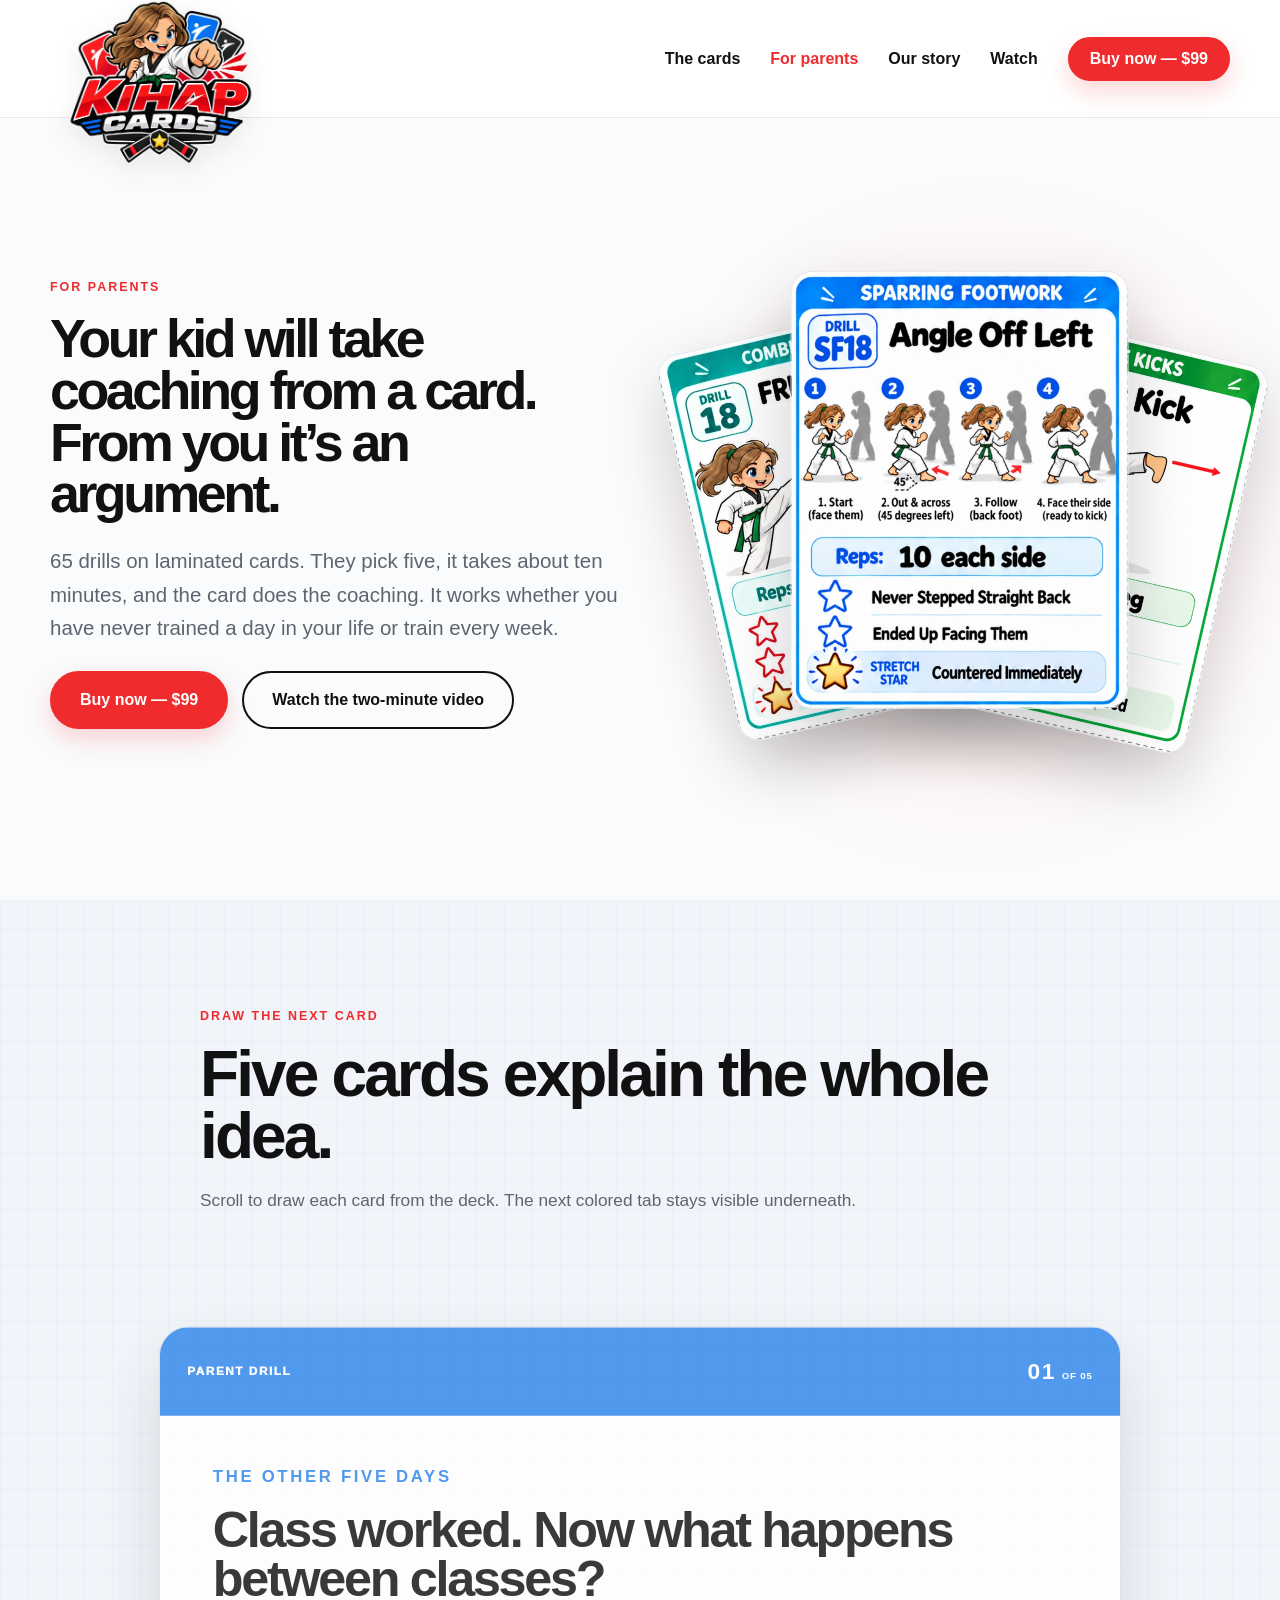
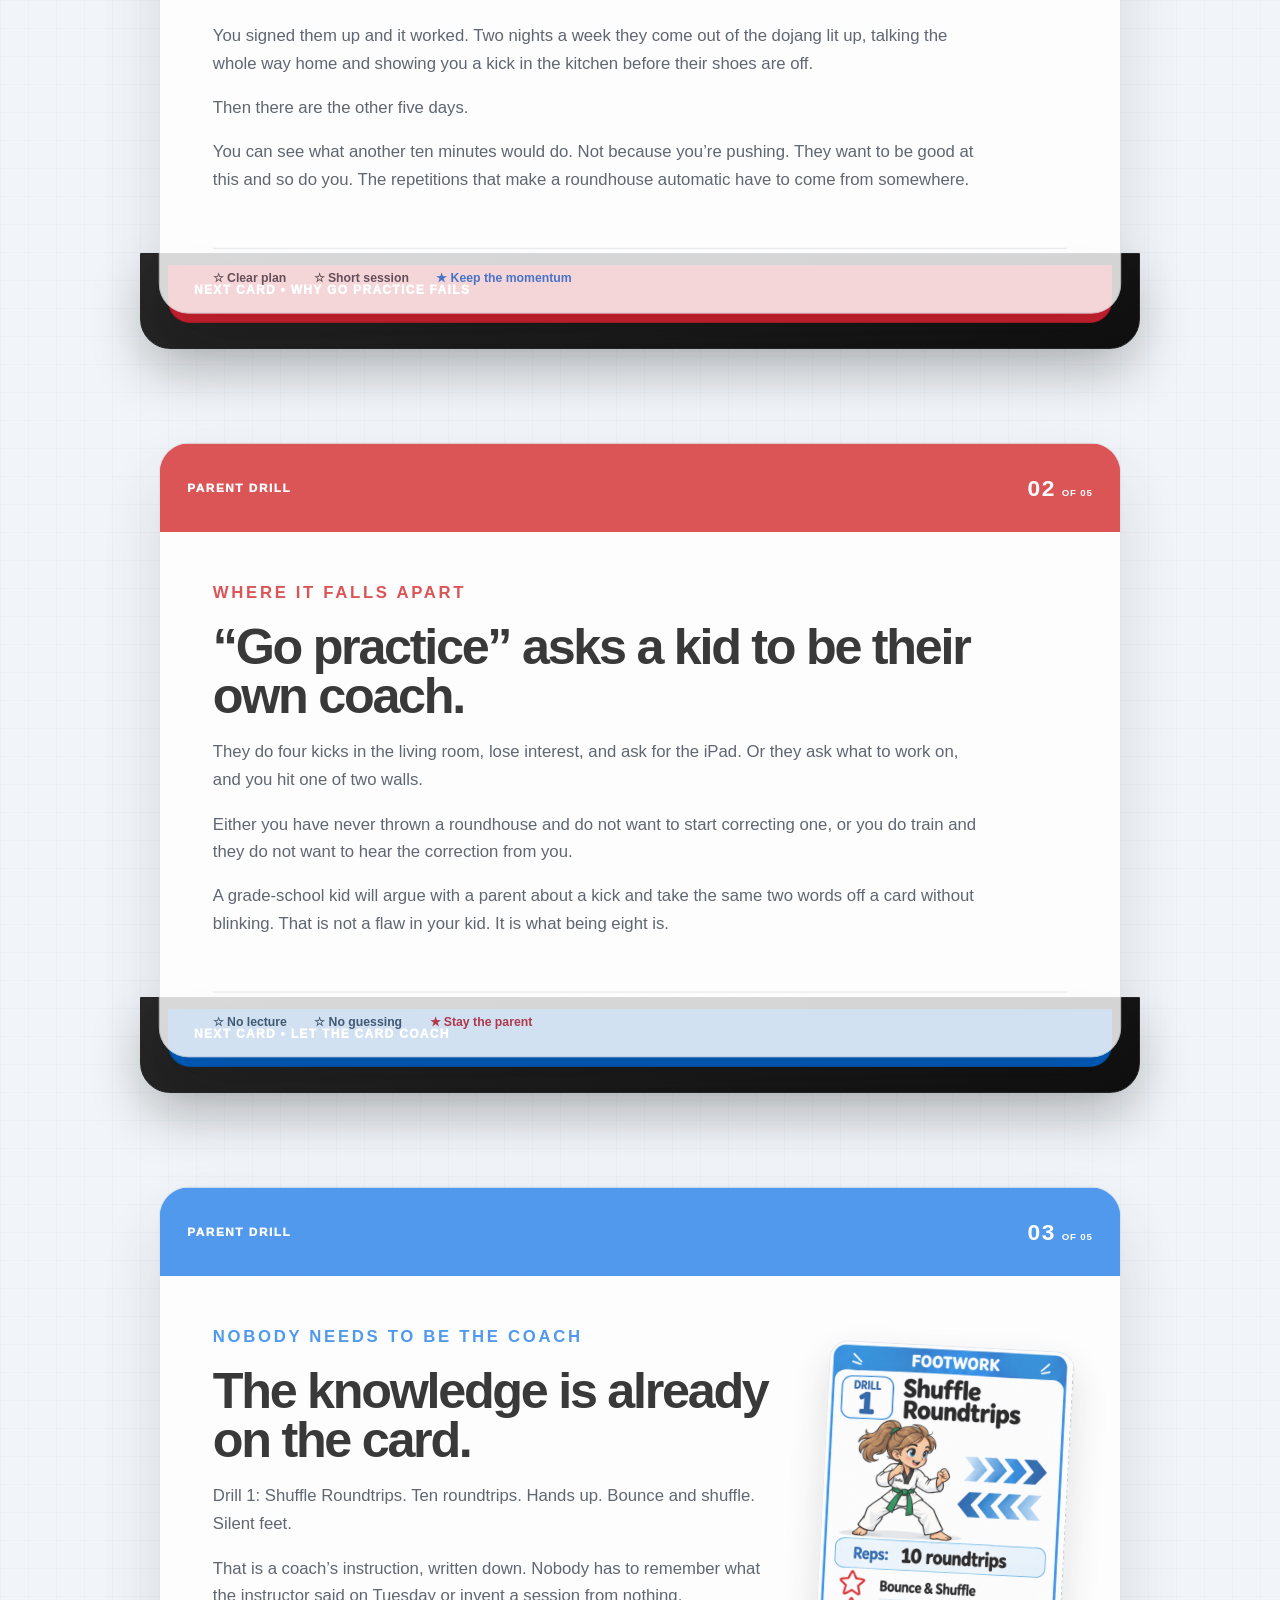
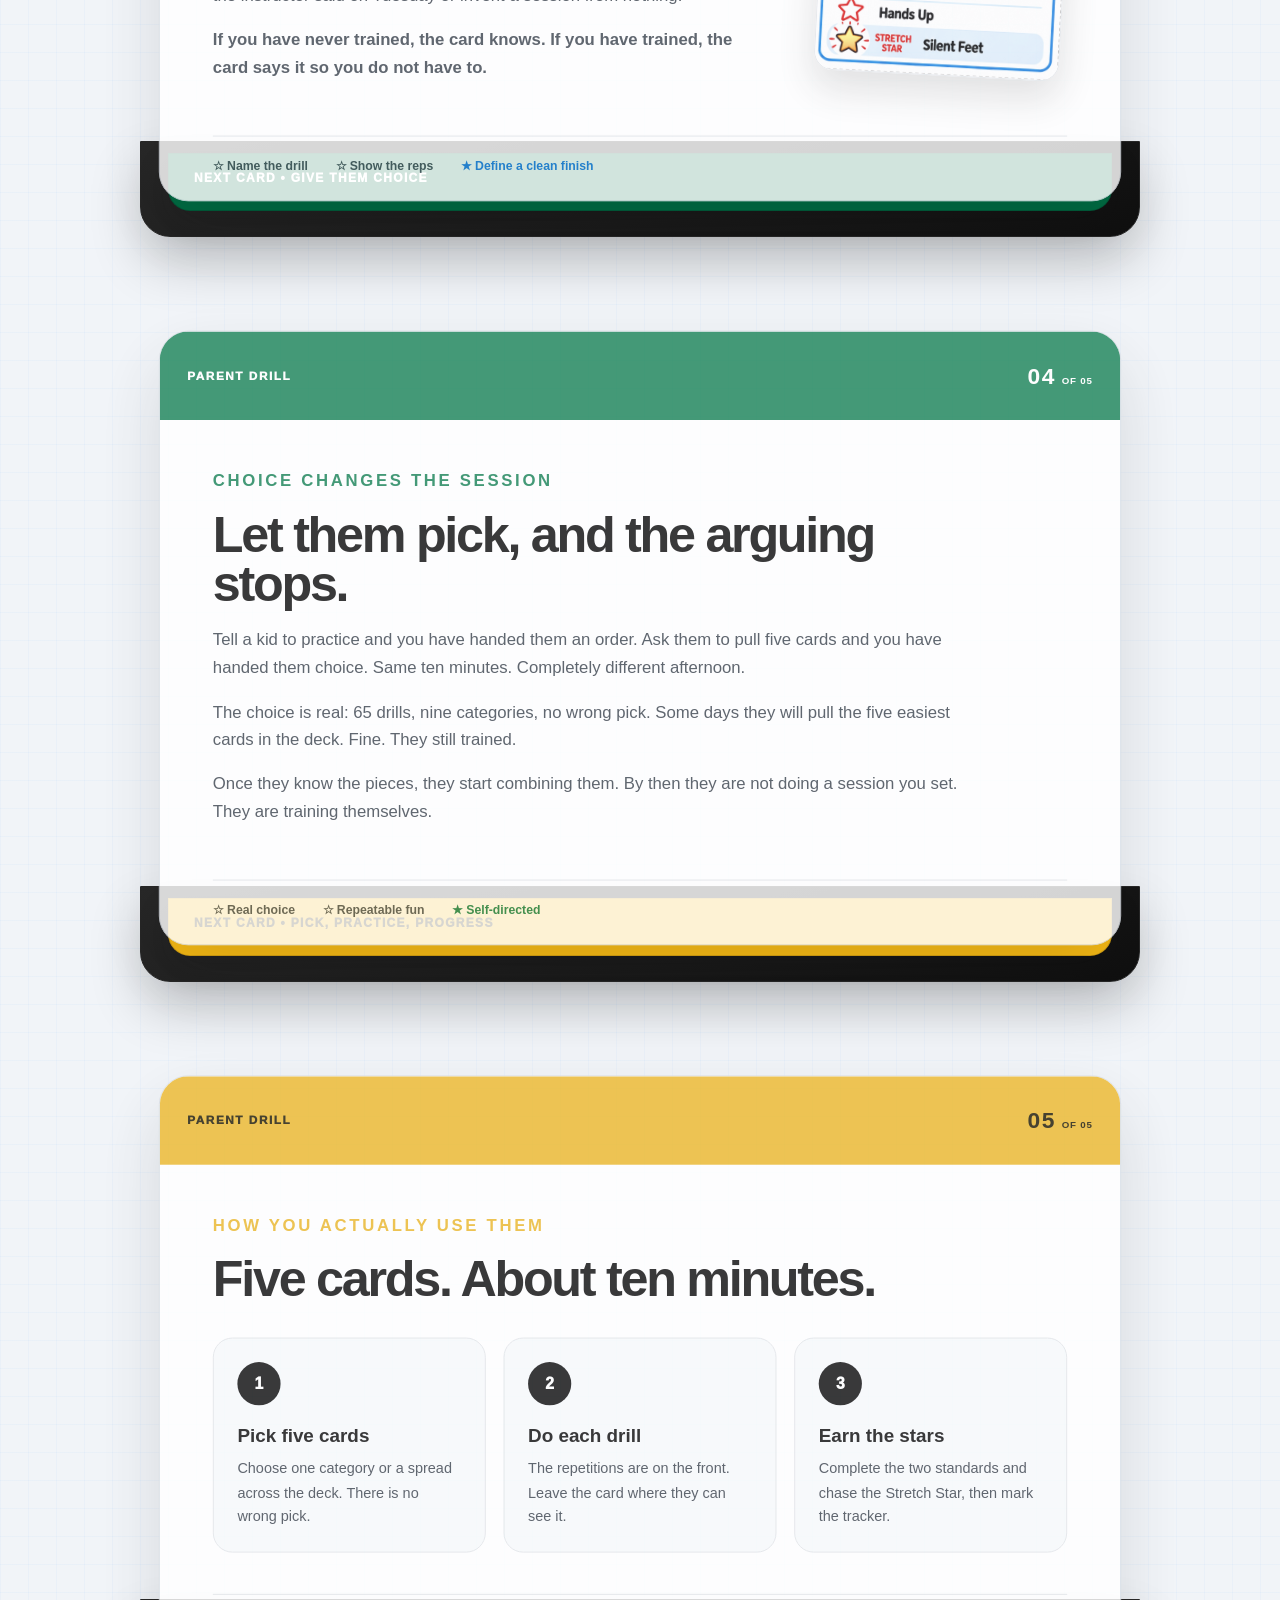
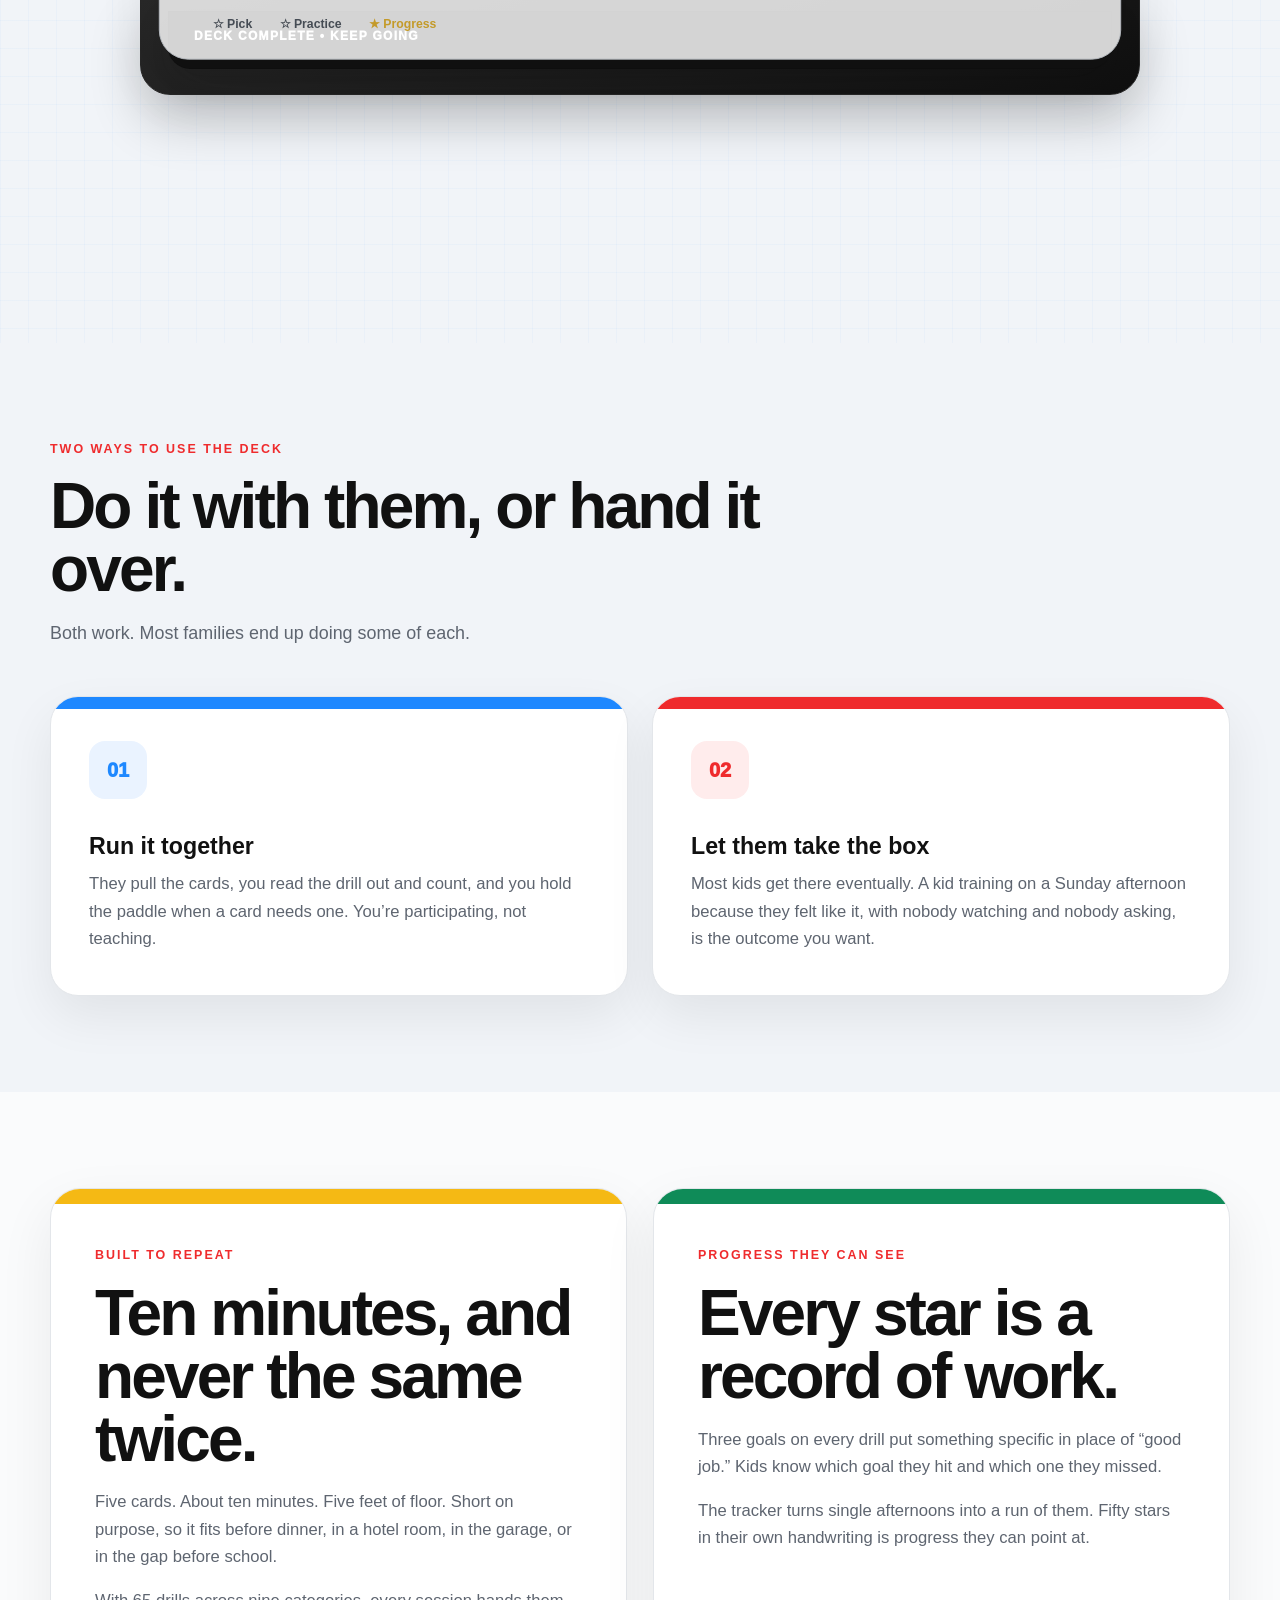
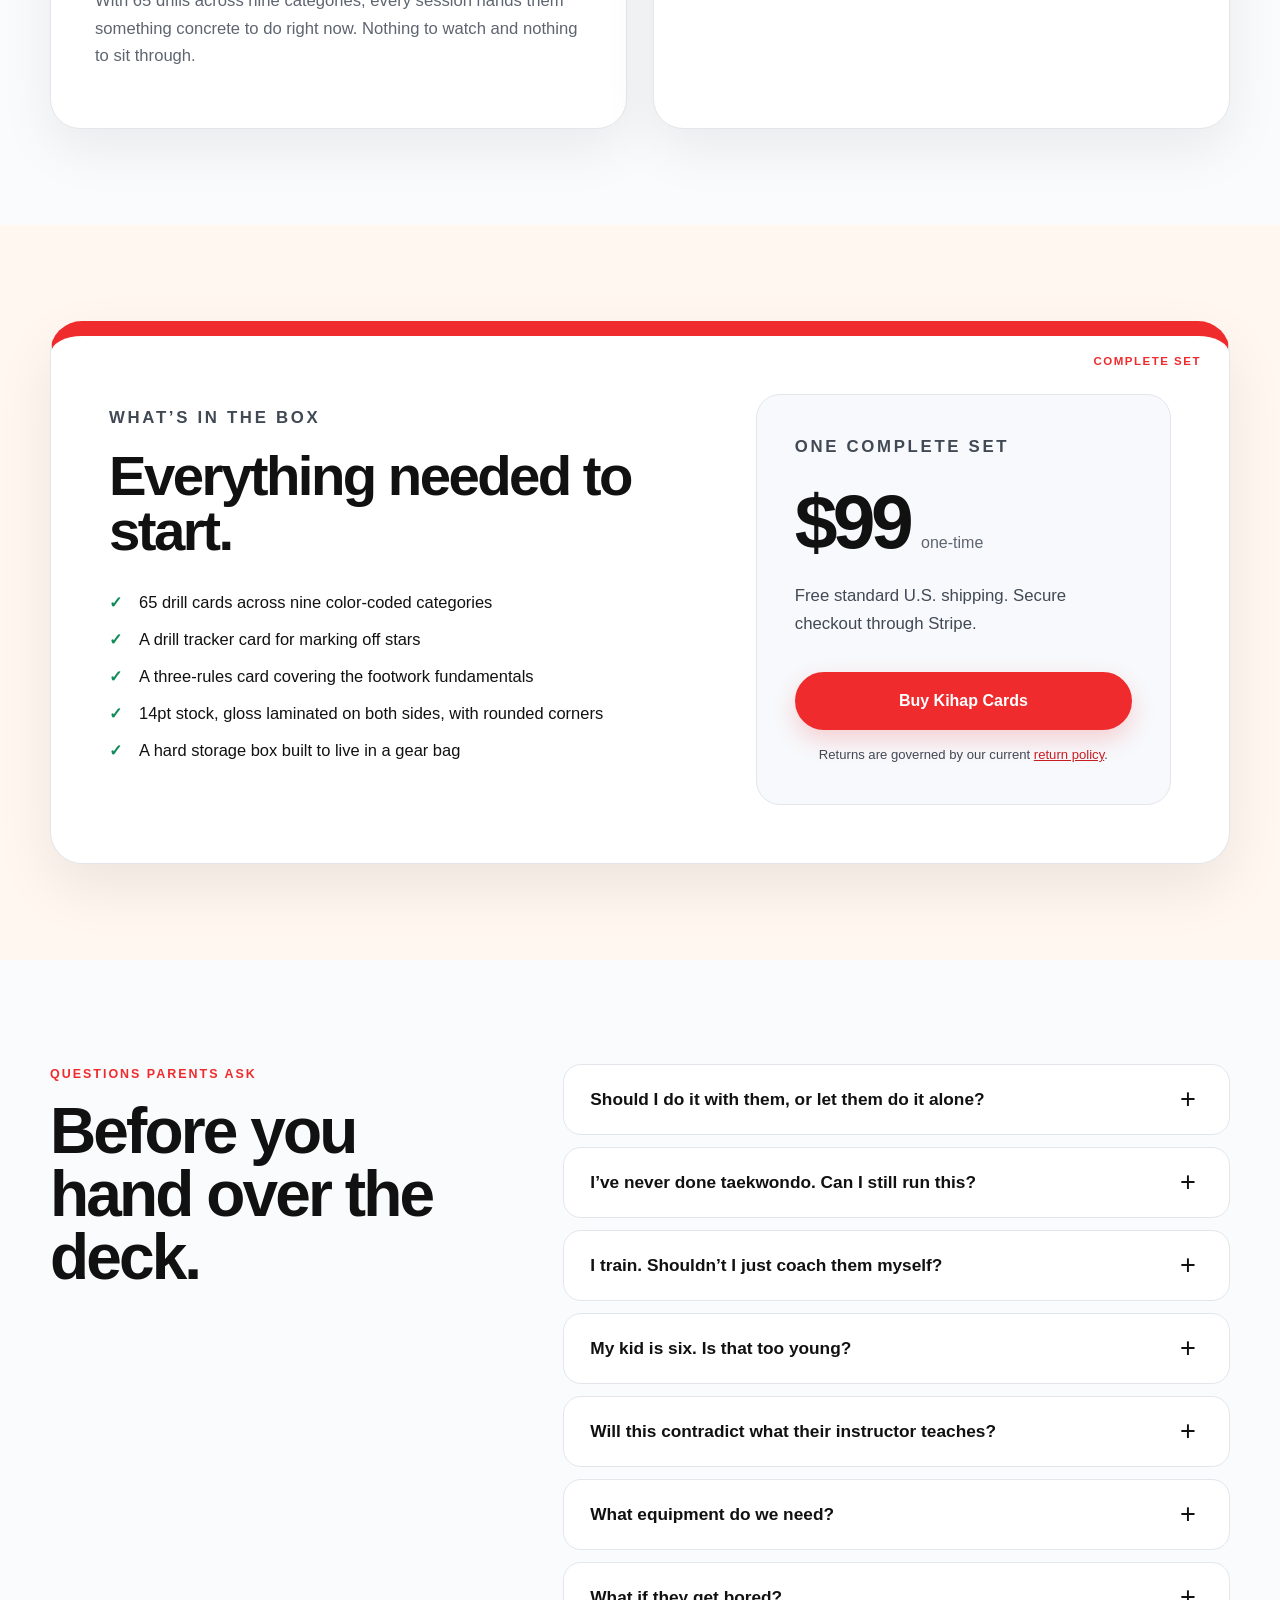
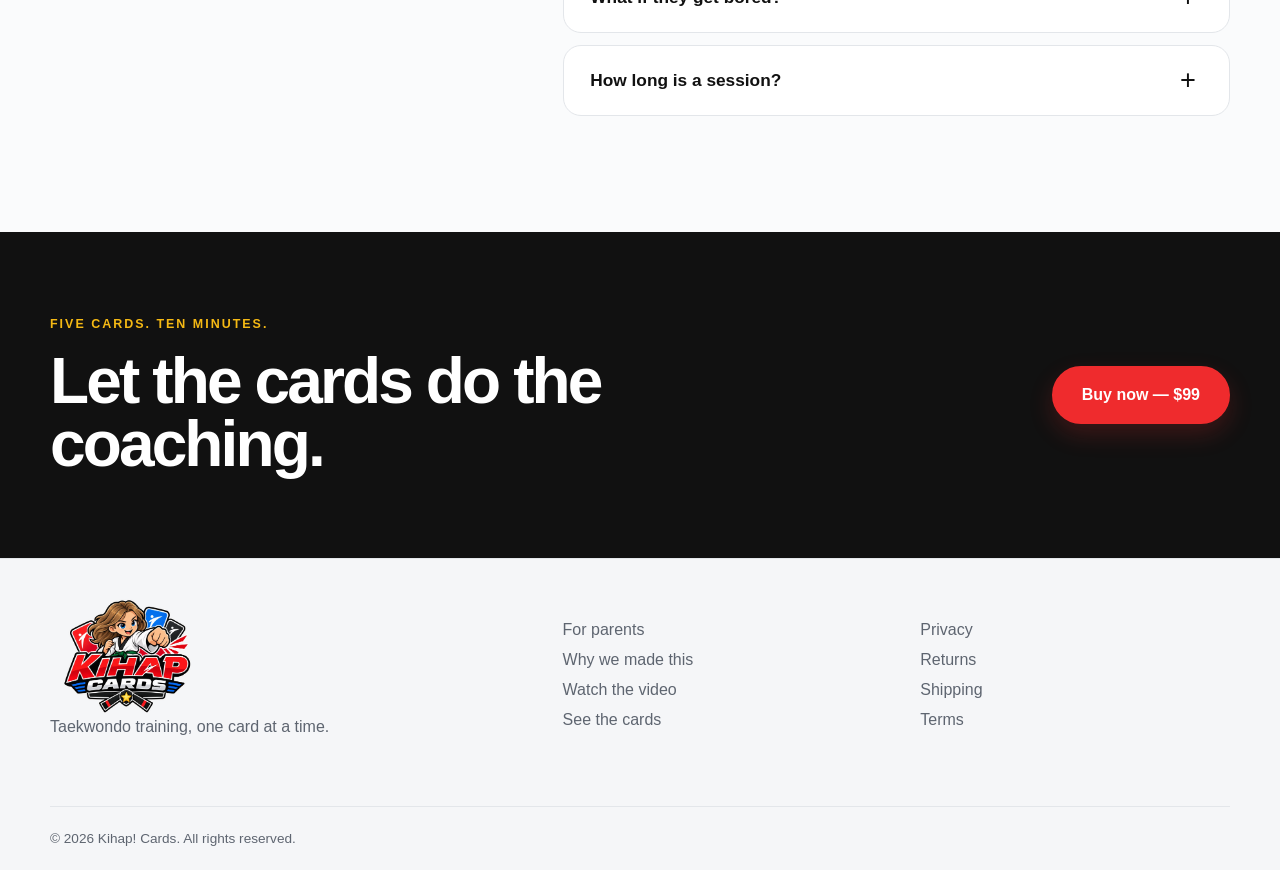
==== commit 98684adb: "Add scroll-drawn story card decks" ====
--- a/for-parents.html
+++ b/for-parents.html
@@ -53,41 +53,94 @@
       </div>
     </section>
 
-    <section class="content-section content-intro">
-      <div class="reading-column">
-        <p class="eyebrow">The other five days</p>
-        <h2>Class worked. Now what happens between classes?</h2>
-        <p>You signed them up and it worked. Two nights a week they come out of the dojang lit up, talking the whole way home and showing you a kick in the kitchen before their shoes are off.</p>
-        <p>Then there are the other five days.</p>
-        <p>You can see what another ten minutes would do. Not because you’re pushing. They want to be good at this and so do you. But a sixty-minute class split fifteen ways leaves only so much time for individual correction, and the reps that make a roundhouse automatic have to come from somewhere else.</p>
-
-        <h2>“Go practice” is where it falls apart</h2>
-        <p>They do four kicks in the living room, lose interest, and ask for the iPad. Or they ask what to work on, and you hit one of two walls.</p>
-        <p>Either you don’t know, because you’ve never thrown a roundhouse in your life and you’re not about to start correcting one. Or you do know. You tell them. And they don’t want to hear it from you.</p>
-        <p>I train, so the second one is mine. A grade-school kid will argue with a parent about a kick and take the same two words off a card without blinking. That isn’t a flaw in your kid. It’s what being eight is.</p>
-        <p>Your kid was always willing. “Go practice” asks them to be their own coach, and it puts you in a job no parent wins.</p>
-      </div>
-    </section>
-
-    <section class="statement-band">
-      <div class="shell statement-inner">
-        <p class="eyebrow eyebrow-gold">The idea</p>
-        <h2>Nobody needs to be the coach.<br>The card is.</h2>
-        <p>Every card holds one drill: the name, the reps, and what a good rep looks like, in words a kid can read on their own.</p>
-      </div>
-    </section>
-
-    <section class="content-section shell">
-      <div class="content-split">
-        <div>
-          <p class="eyebrow">Stay the parent</p>
-          <h2>The knowledge is already on the card.</h2>
-          <p>Drill 1: Shuffle Roundtrips. Ten roundtrips. Hands up. Bounce and shuffle. Silent feet.</p>
-          <p>That’s a coach’s instruction, written down. Nobody has to remember what the instructor said on Tuesday, and nobody has to invent a session out of nothing.</p>
-          <p><strong>If you have never trained, the card knows and you don’t have to. If you have trained, the card says it so you don’t have to be the one saying it.</strong> Either way, you get to stay the parent.</p>
-        </div>
-        <img class="content-card-image" src="/assets/card-footwork-v2.jpg" alt="Shuffle Roundtrips footwork drill card" width="1080" height="1456" loading="lazy">
-      </div>
+    <section class="editorial-deck-section parent-deck-section" aria-labelledby="parent-deck-title">
+      <div class="shell deck-section-intro">
+        <p class="eyebrow">Draw the next card</p>
+        <h2 id="parent-deck-title">Five cards explain the whole idea.</h2>
+        <p>Scroll to draw each card from the deck. The next colored tab stays visible underneath.</p>
+      </div>
+
+      <ol class="draw-deck" data-draw-deck>
+        <li class="draw-card draw-blue" data-draw-card data-next="NEXT CARD  •  WHY GO PRACTICE FAILS" style="--deck-index:1;--next-accent:#c71f2d">
+          <article class="draw-card-surface" aria-label="Parent card 1 of 5">
+            <header class="draw-card-head"><span>Parent drill</span><strong>01 <small>of 05</small></strong></header>
+            <div class="draw-card-body">
+              <p class="eyebrow">The other five days</p>
+              <h2>Class worked. Now what happens between classes?</h2>
+              <p>You signed them up and it worked. Two nights a week they come out of the dojang lit up, talking the whole way home and showing you a kick in the kitchen before their shoes are off.</p>
+              <p>Then there are the other five days.</p>
+              <p>You can see what another ten minutes would do. Not because you’re pushing. They want to be good at this and so do you. The repetitions that make a roundhouse automatic have to come from somewhere.</p>
+            </div>
+            <footer class="draw-card-stars"><span>☆ Clear plan</span><span>☆ Short session</span><span>★ Keep the momentum</span></footer>
+          </article>
+          <span class="draw-card-next" aria-hidden="true">Next card &bull; Why go practice fails</span>
+        </li>
+
+        <li class="draw-card draw-red" data-draw-card data-next="NEXT CARD  •  LET THE CARD COACH" style="--deck-index:2;--next-accent:#005bbb">
+          <article class="draw-card-surface" aria-label="Parent card 2 of 5">
+            <header class="draw-card-head"><span>Parent drill</span><strong>02 <small>of 05</small></strong></header>
+            <div class="draw-card-body">
+              <p class="eyebrow">Where it falls apart</p>
+              <h2>“Go practice” asks a kid to be their own coach.</h2>
+              <p>They do four kicks in the living room, lose interest, and ask for the iPad. Or they ask what to work on, and you hit one of two walls.</p>
+              <p>Either you have never thrown a roundhouse and do not want to start correcting one, or you do train and they do not want to hear the correction from you.</p>
+              <p>A grade-school kid will argue with a parent about a kick and take the same two words off a card without blinking. That is not a flaw in your kid. It is what being eight is.</p>
+            </div>
+            <footer class="draw-card-stars"><span>☆ No lecture</span><span>☆ No guessing</span><span>★ Stay the parent</span></footer>
+          </article>
+          <span class="draw-card-next" aria-hidden="true">Next card &bull; Let the card coach</span>
+        </li>
+
+        <li class="draw-card draw-blue" data-draw-card data-next="NEXT CARD  •  GIVE THEM CHOICE" style="--deck-index:3;--next-accent:#006a42">
+          <article class="draw-card-surface" aria-label="Parent card 3 of 5">
+            <header class="draw-card-head"><span>Parent drill</span><strong>03 <small>of 05</small></strong></header>
+            <div class="draw-card-body draw-card-split">
+              <div>
+                <p class="eyebrow">Nobody needs to be the coach</p>
+                <h2>The knowledge is already on the card.</h2>
+                <p>Drill 1: Shuffle Roundtrips. Ten roundtrips. Hands up. Bounce and shuffle. Silent feet.</p>
+                <p>That is a coach’s instruction, written down. Nobody has to remember what the instructor said on Tuesday or invent a session from nothing.</p>
+                <p><strong>If you have never trained, the card knows. If you have trained, the card says it so you do not have to.</strong></p>
+              </div>
+              <img src="/assets/card-footwork-v2.jpg" alt="Shuffle Roundtrips footwork drill card" width="1080" height="1456" loading="lazy">
+            </div>
+            <footer class="draw-card-stars"><span>☆ Name the drill</span><span>☆ Show the reps</span><span>★ Define a clean finish</span></footer>
+          </article>
+          <span class="draw-card-next" aria-hidden="true">Next card &bull; Give them choice</span>
+        </li>
+
+        <li class="draw-card draw-green" data-draw-card data-next="NEXT CARD  •  PICK, PRACTICE, PROGRESS" style="--deck-index:4;--next-accent:#f5b914;--next-ink:#231c00">
+          <article class="draw-card-surface" aria-label="Parent card 4 of 5">
+            <header class="draw-card-head"><span>Parent drill</span><strong>04 <small>of 05</small></strong></header>
+            <div class="draw-card-body">
+              <p class="eyebrow">Choice changes the session</p>
+              <h2>Let them pick, and the arguing stops.</h2>
+              <p>Tell a kid to practice and you have handed them an order. Ask them to pull five cards and you have handed them choice. Same ten minutes. Completely different afternoon.</p>
+              <p>The choice is real: 65 drills, nine categories, no wrong pick. Some days they will pull the five easiest cards in the deck. Fine. They still trained.</p>
+              <p>Once they know the pieces, they start combining them. By then they are not doing a session you set. They are training themselves.</p>
+            </div>
+            <footer class="draw-card-stars"><span>☆ Real choice</span><span>☆ Repeatable fun</span><span>★ Self-directed</span></footer>
+          </article>
+          <span class="draw-card-next" aria-hidden="true">Next card &bull; Pick, practice, progress</span>
+        </li>
+
+        <li class="draw-card draw-gold" data-draw-card data-next="DECK COMPLETE  •  KEEP GOING" style="--deck-index:5;--next-accent:#111111">
+          <article class="draw-card-surface" aria-label="Parent card 5 of 5">
+            <header class="draw-card-head"><span>Parent drill</span><strong>05 <small>of 05</small></strong></header>
+            <div class="draw-card-body">
+              <p class="eyebrow">How you actually use them</p>
+              <h2>Five cards. About ten minutes.</h2>
+              <ol class="deck-steps">
+                <li><span>1</span><div><h3>Pick five cards</h3><p>Choose one category or a spread across the deck. There is no wrong pick.</p></div></li>
+                <li><span>2</span><div><h3>Do each drill</h3><p>The repetitions are on the front. Leave the card where they can see it.</p></div></li>
+                <li><span>3</span><div><h3>Earn the stars</h3><p>Complete the two standards and chase the Stretch Star, then mark the tracker.</p></div></li>
+              </ol>
+            </div>
+            <footer class="draw-card-stars"><span>☆ Pick</span><span>☆ Practice</span><span>★ Progress</span></footer>
+          </article>
+          <span class="draw-card-next" aria-hidden="true">Deck complete &bull; Keep going</span>
+        </li>
+      </ol>
     </section>
 
     <section class="content-section soft-section">
@@ -109,38 +162,6 @@
             <p>Most kids get there eventually. A kid training on a Sunday afternoon because they felt like it, with nobody watching and nobody asking, is the outcome you want.</p>
           </article>
         </div>
-      </div>
-    </section>
-
-    <section class="content-section shell">
-      <div class="reading-column reading-column-wide">
-        <p class="eyebrow">Choice changes the session</p>
-        <h2>Let them pick, and the arguing stops.</h2>
-        <p>Tell a kid to go practice and you’ve handed them an order. Hand them the deck and ask them to pull five cards and you’ve handed them choice. Same ten minutes. Completely different afternoon.</p>
-        <p>The choice is real: 65 drills, nine categories, no wrong pick. Shuffle, deal five, go. Some days they’ll pull the five easiest cards in the deck. Fine. They still trained.</p>
-
-        <h2>When it’s fun, they do more than you asked.</h2>
-        <p>You set out five cards and they do eight. They want the paddle one again. They go back to a drill they already finished because they know it was sloppy and they want the Stretch Star clean.</p>
-        <p>That’s the engine. Not discipline applied from outside. A kid who wants another go.</p>
-
-        <h2>The card sets the problem. They work out the answer.</h2>
-        <p>A card says “silent feet.” It doesn’t say how. So they try it. Too heavy. Lighter, and they lose their balance. Again, with their weight farther forward, and it works. Now it belongs to them in a way it never would have if you had stood there explaining it.</p>
-        <p>Give a kid 65 named drills and sooner or later they start combining them. By then, they aren’t doing a session you set. They’re training themselves, which is the only kind that survives you leaving the room.</p>
-      </div>
-    </section>
-
-    <section class="content-section steps-section">
-      <div class="shell">
-        <div class="section-heading">
-          <p class="eyebrow">How you actually use them</p>
-          <h2>Three steps. About ten minutes.</h2>
-          <p>A kid can run all three without you.</p>
-        </div>
-        <ol class="steps content-steps">
-          <li><span>1</span><div><h3>Pick five cards</h3><p>Choose one category or a spread across the deck. A choice they made beats a “perfect” session somebody made for them.</p></div></li>
-          <li><span>2</span><div><h3>Do the drill</h3><p>The reps are on the front. Leave the card where they can see it, so nobody has to carry the instructions in their head.</p></div></li>
-          <li><span>3</span><div><h3>Earn the stars</h3><p>Two goals are for doing the drill right. The Stretch Star is for doing it clean. Mark the tracker when the card is done.</p></div></li>
-        </ol>
       </div>
     </section>
 
--- a/styles.css
+++ b/styles.css
@@ -20,7 +20,7 @@
 
 /* Editorial pages: the drill card becomes the page's visual grammar. */
 .content-page{background:#fafbfc}.content-page .site-nav [aria-current="page"]{color:var(--red)}
-.story-hero{position:relative;min-height:calc(100svh - 118px);display:grid;grid-template-columns:1.05fr .95fr;gap:70px;align-items:center;padding-block:76px 88px}.story-hero::before{content:"";position:absolute;z-index:-1;inset:8% -10% 4% 48%;border-radius:50%;background:radial-gradient(circle,#eaf3ff 0,#fff4f4 44%,transparent 70%)}.story-hero h1{font-size:clamp(3.25rem,5.4vw,5.8rem);max-width:780px}.story-hero .lede{max-width:720px}.story-hero-art{position:relative;min-height:590px}.parent-card-stack img{position:absolute;left:50%;top:50%;width:min(56%,330px);border:1px solid var(--line);border-radius:22px;box-shadow:0 28px 65px rgba(17,17,17,.2)}.parent-card-stack img:nth-child(1){transform:translate(-92%,-46%) rotate(-13deg)}.parent-card-stack img:nth-child(2){z-index:2;width:min(64%,375px);transform:translate(-52%,-53%)}.parent-card-stack img:nth-child(3){transform:translate(-10%,-43%) rotate(13deg)}
+.story-hero{position:relative;min-height:calc(100svh - 118px);display:grid;grid-template-columns:1.05fr .95fr;gap:70px;align-items:center;padding-block:76px 88px}.story-hero::before{content:"";position:absolute;z-index:-1;inset:8% -10% 4% 48%;border-radius:50%;background:radial-gradient(circle,#eaf3ff 0,#fff4f4 44%,transparent 70%)}.story-hero h1{font-size:clamp(3rem,4.2vw,4.25rem);line-height:.96;max-width:700px}.story-hero .lede{max-width:720px}.story-hero-art{position:relative;min-height:590px}.parent-card-stack img{position:absolute;left:50%;top:50%;width:min(56%,330px);border:1px solid var(--line);border-radius:22px;box-shadow:0 28px 65px rgba(17,17,17,.2)}.parent-card-stack img:nth-child(1){transform:translate(-92%,-46%) rotate(-13deg)}.parent-card-stack img:nth-child(2){z-index:2;width:min(64%,375px);transform:translate(-52%,-53%)}.parent-card-stack img:nth-child(3){transform:translate(-10%,-43%) rotate(13deg)}
 .content-section{padding-block:96px}.reading-column{position:relative;width:min(900px,calc(100% - 40px));margin-inline:auto;padding:76px 72px 68px;border:1px solid #dce4ed;border-radius:34px;background:#fff;box-shadow:0 24px 70px rgba(17,17,17,.08)}.reading-column::before{content:"PARENT DRILL 01";position:absolute;left:-1px;right:-1px;top:-1px;padding:13px 28px;border-radius:34px 34px 0 0;background:var(--blue);color:#fff;font-size:.72rem;font-weight:900;letter-spacing:.14em}.reading-column::after{content:"★  CLEAR PLAN     ☆  SHORT SESSION     ☆  NO ARGUMENT";display:block;margin-top:48px;padding-top:22px;border-top:2px solid #dbe8f8;color:#236aad;font-size:.72rem;font-weight:900;letter-spacing:.08em}.reading-column h2{font-size:clamp(2rem,4.1vw,3.35rem);margin-top:54px}.reading-column h2:first-of-type{margin-top:0}.reading-column p{font-size:1.075rem;color:#333b45}.reading-column-wide::before{content:"PARENT DRILL 03";background:var(--green)}.reading-column-wide::after{content:"★  REAL CHOICE     ☆  REPEATABLE FUN     ☆  SELF-DIRECTED";border-color:#ccebdd;color:#0b754a}
 .statement-band{padding-block:86px;background:var(--ink);color:#fff;overflow:hidden}.statement-inner{position:relative;max-width:980px}.statement-inner::after{content:"★";position:absolute;right:-4%;top:50%;transform:translateY(-50%) rotate(10deg);color:rgba(245,185,20,.13);font-size:18rem;line-height:1}.statement-inner h2{font-size:clamp(3rem,6vw,5.3rem);max-width:850px}.statement-inner>p:last-child{max-width:700px;color:#c6cbd1;font-size:1.2rem}.content-split{position:relative;display:grid;grid-template-columns:1.2fr .58fr;gap:70px;align-items:center;padding:58px;border:1px solid var(--line);border-top:15px solid var(--blue);border-radius:32px;background:#fff;box-shadow:0 24px 60px rgba(17,17,17,.08)}.content-split::before{content:"PARENT DRILL 02";position:absolute;right:28px;top:19px;color:var(--blue);font-size:.72rem;font-weight:900;letter-spacing:.13em}.content-split h2{font-size:clamp(2.3rem,4.4vw,4rem)}.content-split p{color:#414954;font-size:1.05rem}.content-card-image{width:min(100%,300px);justify-self:center;border:1px solid var(--line);border-radius:21px;box-shadow:var(--shadow);transform:rotate(4deg)}
 .soft-section{background:#f1f4f8}.use-mode-grid{display:grid;grid-template-columns:repeat(2,1fr);gap:24px}.use-mode-card{position:relative;min-height:300px;padding:44px 38px 38px;border:1px solid var(--line);border-radius:28px;background:#fff;box-shadow:0 20px 50px rgba(17,17,17,.07);overflow:hidden}.use-mode-card::before{content:"";position:absolute;left:0;right:0;top:0;height:12px;background:var(--blue)}.use-mode-card:nth-child(2)::before{background:var(--red)}.use-mode-card>span{display:grid;place-items:center;width:58px;height:58px;margin-bottom:34px;border-radius:16px;background:#eaf3ff;color:var(--blue);font-weight:950;font-size:1.25rem}.use-mode-card:nth-child(2)>span{background:#ffecec;color:var(--red)}.use-mode-card p{margin:0;color:var(--muted);font-size:1.04rem}
@@ -35,5 +35,18 @@
 .story-values-heading{max-width:850px}.value-card-grid{display:grid;grid-template-columns:repeat(3,1fr);gap:22px}.value-card{--value-accent:var(--blue);position:relative;min-height:500px;padding:36px 30px 76px;border:1px solid var(--line);border-top:13px solid var(--value-accent);border-radius:26px;background:#fff;box-shadow:0 20px 50px rgba(17,17,17,.08)}.value-green{--value-accent:var(--green)}.value-red{--value-accent:var(--red)}.value-number{display:grid;place-items:center;width:58px;height:58px;margin-bottom:34px;border-radius:15px;background:#eef5ff;color:var(--value-accent);font-weight:950;font-size:1.25rem}.value-card h3{font-size:2rem}.value-card p{color:var(--muted)}.value-star{position:absolute;left:30px;right:30px;bottom:28px;padding-top:17px;border-top:1px solid var(--line);color:var(--value-accent);font-weight:900;font-size:.82rem}.story-close{padding-block:94px;background:linear-gradient(135deg,#181818,#0b0b0b);color:#fff}.story-close-inner{display:grid;grid-template-columns:1fr auto;gap:70px;align-items:center}.story-close-inner>div:first-child{max-width:800px}.story-close-inner p:last-child{color:#c2c7cd;font-size:1.1rem}.story-close-actions{display:grid;gap:20px;text-align:center}.text-link{color:#fff;text-underline-offset:5px;font-weight:800}
 
 @media(max-width:1050px){.story-hero{grid-template-columns:1fr;min-height:auto}.story-hero-copy{max-width:850px}.story-hero-art,.origin-card-art{min-height:550px;width:min(680px,100%);margin-inline:auto}.origin-grid{grid-template-columns:1fr}.origin-story-card,.origin-story-card:nth-child(2),.origin-story-card:nth-child(3){min-height:auto;margin-top:0}.origin-card-stars{position:static;margin:0 30px 26px}.value-card-grid{grid-template-columns:1fr}.value-card{min-height:auto}.value-star{position:static;margin-top:30px}.content-split{grid-template-columns:1fr}.content-card-image{width:min(320px,78%)}.content-split-balanced{grid-template-columns:1fr}.product-spec-card{width:min(420px,100%);margin-inline:auto}}
-@media(max-width:720px){.story-hero{gap:26px;padding-block:46px 58px}.story-hero h1{font-size:clamp(2.75rem,11vw,4rem)}.story-hero-art,.origin-card-art{min-height:390px}.parent-card-stack img{border-radius:14px}.origin-note-card{width:200px;min-height:280px;padding:20px;transform:translate(-102%,-54%) rotate(-10deg)}.origin-note-card strong{font-size:2.25rem}.origin-note-card em{font-size:1.1rem}.origin-card-art img:nth-of-type(1){width:205px}.origin-card-art img:nth-of-type(2){width:185px}.content-section{padding-block:72px}.reading-column{width:min(100% - 28px,620px);padding:70px 24px 38px;border-radius:25px}.reading-column::before{border-radius:25px 25px 0 0;padding-inline:20px}.reading-column::after{font-size:.64rem;line-height:1.8}.reading-column h2{margin-top:42px}.statement-inner::after{right:-15%;font-size:12rem}.content-split{padding:64px 24px 30px;border-radius:25px;gap:36px}.content-split::before{left:24px;right:auto}.use-mode-grid,.benefit-grid,.result-card-row{grid-template-columns:1fr}.use-mode-card,.benefit-grid article{min-height:auto}.content-steps li{min-height:auto}.final-cta-inner{align-items:flex-start;flex-direction:column}.origin-card-body{padding:30px 24px}.origin-card-stars{margin-inline:24px}.result-card-row div{min-height:auto}.story-close-inner{grid-template-columns:1fr}.story-close-actions{text-align:left}.parent-faq .faq-list details{padding-inline:18px}}
+@media(max-width:720px){.story-hero{gap:26px;padding-block:46px 58px}.story-hero h1{font-size:clamp(2.4rem,9.5vw,3rem)}.story-hero-art,.origin-card-art{min-height:390px}.parent-card-stack img{border-radius:14px}.origin-note-card{width:200px;min-height:280px;padding:20px;transform:translate(-102%,-54%) rotate(-10deg)}.origin-note-card strong{font-size:2.25rem}.origin-note-card em{font-size:1.1rem}.origin-card-art img:nth-of-type(1){width:205px}.origin-card-art img:nth-of-type(2){width:185px}.content-section{padding-block:72px}.reading-column{width:min(100% - 28px,620px);padding:70px 24px 38px;border-radius:25px}.reading-column::before{border-radius:25px 25px 0 0;padding-inline:20px}.reading-column::after{font-size:.64rem;line-height:1.8}.reading-column h2{margin-top:42px}.statement-inner::after{right:-15%;font-size:12rem}.content-split{padding:64px 24px 30px;border-radius:25px;gap:36px}.content-split::before{left:24px;right:auto}.use-mode-grid,.benefit-grid,.result-card-row{grid-template-columns:1fr}.use-mode-card,.benefit-grid article{min-height:auto}.content-steps li{min-height:auto}.final-cta-inner{align-items:flex-start;flex-direction:column}.origin-card-body{padding:30px 24px}.origin-card-stars{margin-inline:24px}.result-card-row div{min-height:auto}.story-close-inner{grid-template-columns:1fr}.story-close-actions{text-align:left}.parent-faq .faq-list details{padding-inline:18px}}
 @media(max-width:420px){.story-hero-art,.origin-card-art{min-height:330px}.origin-note-card{width:165px;min-height:240px}.origin-card-art img:nth-of-type(1){width:170px}.origin-card-art img:nth-of-type(2){width:150px}.content-split{padding-inline:20px}.price-panel{padding:28px 20px}}
+
+/* Scroll-drawn editorial deck */
+.editorial-deck-section{padding:106px 0 130px;background-color:#f1f4f8;background-image:linear-gradient(rgba(30,136,255,.03) 1px,transparent 1px),linear-gradient(90deg,rgba(30,136,255,.03) 1px,transparent 1px);background-size:28px 28px}.story-deck-section{background-color:#f6f3ee;background-image:linear-gradient(rgba(154,116,0,.035) 1px,transparent 1px),linear-gradient(90deg,rgba(154,116,0,.035) 1px,transparent 1px)}.deck-section-intro{max-width:880px;margin-bottom:64px}.deck-section-intro>p:last-child{max-width:690px;color:var(--muted);font-size:1.08rem}.draw-deck{width:min(980px,calc(100% - 40px));margin:0 auto;padding:0 0 72px;list-style:none;counter-reset:draw-card}.draw-card{--card-accent:var(--blue);position:sticky;top:calc(138px + (var(--deck-index) * 7px));z-index:calc(10 + var(--deck-index));margin:0 0 118px;transform-origin:center top;counter-increment:draw-card}.draw-card::before{content:"";position:absolute;z-index:0;left:-10px;right:-10px;bottom:-72px;height:94px;border:1px solid #282828;border-radius:0 0 30px 30px;background:linear-gradient(160deg,#292929,#101010);box-shadow:0 26px 52px rgba(17,17,17,.2)}.draw-card::after{content:attr(data-next);position:absolute;z-index:1;left:18px;right:18px;bottom:-46px;height:58px;padding:17px 25px;border:1px solid rgba(0,0,0,.14);border-radius:0 0 22px 22px;background:var(--next-accent);color:#fff;font-size:.7rem;font-weight:950;letter-spacing:.13em;text-transform:uppercase;box-shadow:0 14px 32px rgba(17,17,17,.18)}.draw-card-surface{position:relative;z-index:2;min-height:520px;overflow:hidden;border:1px solid #d6dce4;border-radius:30px;background:#fff;box-shadow:0 30px 70px rgba(17,17,17,.14);transition:transform .48s cubic-bezier(.2,.72,.2,1),opacity .35s ease,filter .35s ease}.draw-red{--card-accent:var(--red)}.draw-green{--card-accent:var(--green)}.draw-gold{--card-accent:var(--gold)}.draw-card-head{display:flex;align-items:center;justify-content:space-between;min-height:90px;padding:17px 28px;background:var(--card-accent);color:#fff;text-transform:uppercase;letter-spacing:.13em;font-size:.75rem;font-weight:950}.draw-gold .draw-card-head{color:#231c00}.draw-card-head strong{display:flex;align-items:baseline;gap:6px;font-size:1.45rem}.draw-card-head small{font-size:.62rem;letter-spacing:.08em}.draw-card-body{padding:48px 54px 38px}.draw-card-body>.eyebrow,.draw-card-body>div>.eyebrow{color:var(--card-accent)}.draw-card-body h2{font-size:clamp(2.25rem,4vw,3.65rem);max-width:820px}.draw-card-body p{max-width:790px;color:#3f4854;font-size:1.065rem}.draw-card-stars{display:flex;gap:14px 28px;flex-wrap:wrap;margin:0 54px;padding:22px 0 28px;border-top:1px solid var(--line);color:#505965;font-size:.78rem;font-weight:900}.draw-card-stars span:last-child{color:var(--card-accent)}.draw-card-split{display:grid;grid-template-columns:1fr 250px;gap:52px;align-items:center}.draw-card-split img{width:100%;border:1px solid var(--line);border-radius:19px;box-shadow:0 18px 38px rgba(17,17,17,.14);transform:rotate(3deg)}.deck-steps{display:grid;grid-template-columns:repeat(3,1fr);gap:18px;padding:0;margin:34px 0 4px;list-style:none}.deck-steps>li{padding:24px;border:1px solid var(--line);border-radius:20px;background:#f8fafc}.deck-steps>li>span{display:grid;place-items:center;width:44px;height:44px;margin-bottom:20px;border-radius:50%;background:var(--ink);color:#fff;font-weight:950}.deck-steps h3{font-size:1.2rem}.deck-steps p{margin:0;font-size:.92rem}.deck-spec-visual{border:1px solid var(--line);border-radius:20px;background:#fff;overflow:hidden;box-shadow:0 18px 38px rgba(17,17,17,.12);transform:rotate(2deg)}.deck-spec-visual img{width:100%;aspect-ratio:4/3;object-fit:cover;object-position:top;border:0;border-radius:0;box-shadow:none;transform:none}.deck-spec-visual ul{display:grid;gap:8px;padding:20px 22px;margin:0;list-style:none;font-size:.85rem;font-weight:800}.deck-spec-visual li::before{content:"★";margin-right:8px;color:var(--gold)}
+.deck-motion-ready .draw-card:not(.is-active):not(.is-past) .draw-card-surface{transform:translateY(42px) scale(.982);opacity:.82;filter:saturate(.84)}.deck-motion-ready .draw-card.is-active .draw-card-surface{transform:translateY(-8px) scale(1);opacity:1;filter:none}.deck-motion-ready .draw-card.is-past .draw-card-surface{transform:translateY(-18px) scale(.974);opacity:.96;filter:saturate(.9)}
+.result-card-row span{display:block;max-width:240px;font-weight:750;line-height:1.35}
+
+@media(max-width:1050px){.draw-deck{width:min(900px,calc(100% - 32px))}.draw-card{position:relative;top:auto;margin-bottom:112px}.draw-card-surface{min-height:auto}.draw-card-split{grid-template-columns:1fr 230px}.deck-motion-ready .draw-card:not(.is-active):not(.is-past) .draw-card-surface{transform:translateY(34px) scale(.985)}}
+@media(max-width:720px){.editorial-deck-section{padding:76px 0 96px}.deck-section-intro{margin-bottom:44px}.deck-section-intro h2{font-size:clamp(2.4rem,10vw,3.2rem)}.draw-deck{width:min(100% - 24px,620px);padding-bottom:44px}.draw-card{margin-bottom:92px}.draw-card::before{left:-5px;right:-5px;bottom:-62px;height:78px;border-radius:0 0 24px 24px}.draw-card::after{left:11px;right:11px;bottom:-39px;height:50px;padding:14px 17px;border-radius:0 0 17px 17px;font-size:.58rem;letter-spacing:.08em}.draw-card-surface{border-radius:24px}.draw-card-head{min-height:72px;padding:14px 20px}.draw-card-head strong{font-size:1.18rem}.draw-card-body{padding:34px 23px 26px}.draw-card-body h2{font-size:clamp(2rem,9.2vw,2.75rem)}.draw-card-body p{font-size:1rem}.draw-card-stars{display:grid;gap:8px;margin:0 23px;padding:18px 0 22px}.draw-card-split{grid-template-columns:1fr;gap:28px}.draw-card-split img,.deck-spec-visual{width:min(270px,80%);margin-inline:auto}.deck-steps{grid-template-columns:1fr}.deck-steps>li{display:grid;grid-template-columns:44px 1fr;gap:15px;padding:18px}.deck-steps>li>span{margin:0}.deck-steps h3{margin-top:2px}.result-card-row span{max-width:none}}
+@media(prefers-reduced-motion:reduce){.draw-card{position:relative;top:auto}.draw-card-surface{transform:none!important;opacity:1!important;filter:none!important;transition:none!important}}
+
+/* Use a real element for the next-card label so every browser paints the cue. */
+.draw-card::after{content:none}.draw-card-next{position:absolute;z-index:1;left:18px;right:18px;bottom:-46px;display:block;height:58px;padding:17px 25px;border:1px solid rgba(0,0,0,.14);border-radius:0 0 22px 22px;background:var(--next-accent);color:var(--next-ink,#fff);font-size:.75rem;font-weight:950;letter-spacing:.11em;text-transform:uppercase;box-shadow:0 14px 32px rgba(17,17,17,.18)}
+@media(max-width:720px){.draw-card-next{left:11px;right:11px;bottom:-39px;height:50px;padding:14px 17px;border-radius:0 0 17px 17px;font-size:.64rem;letter-spacing:.06em}}
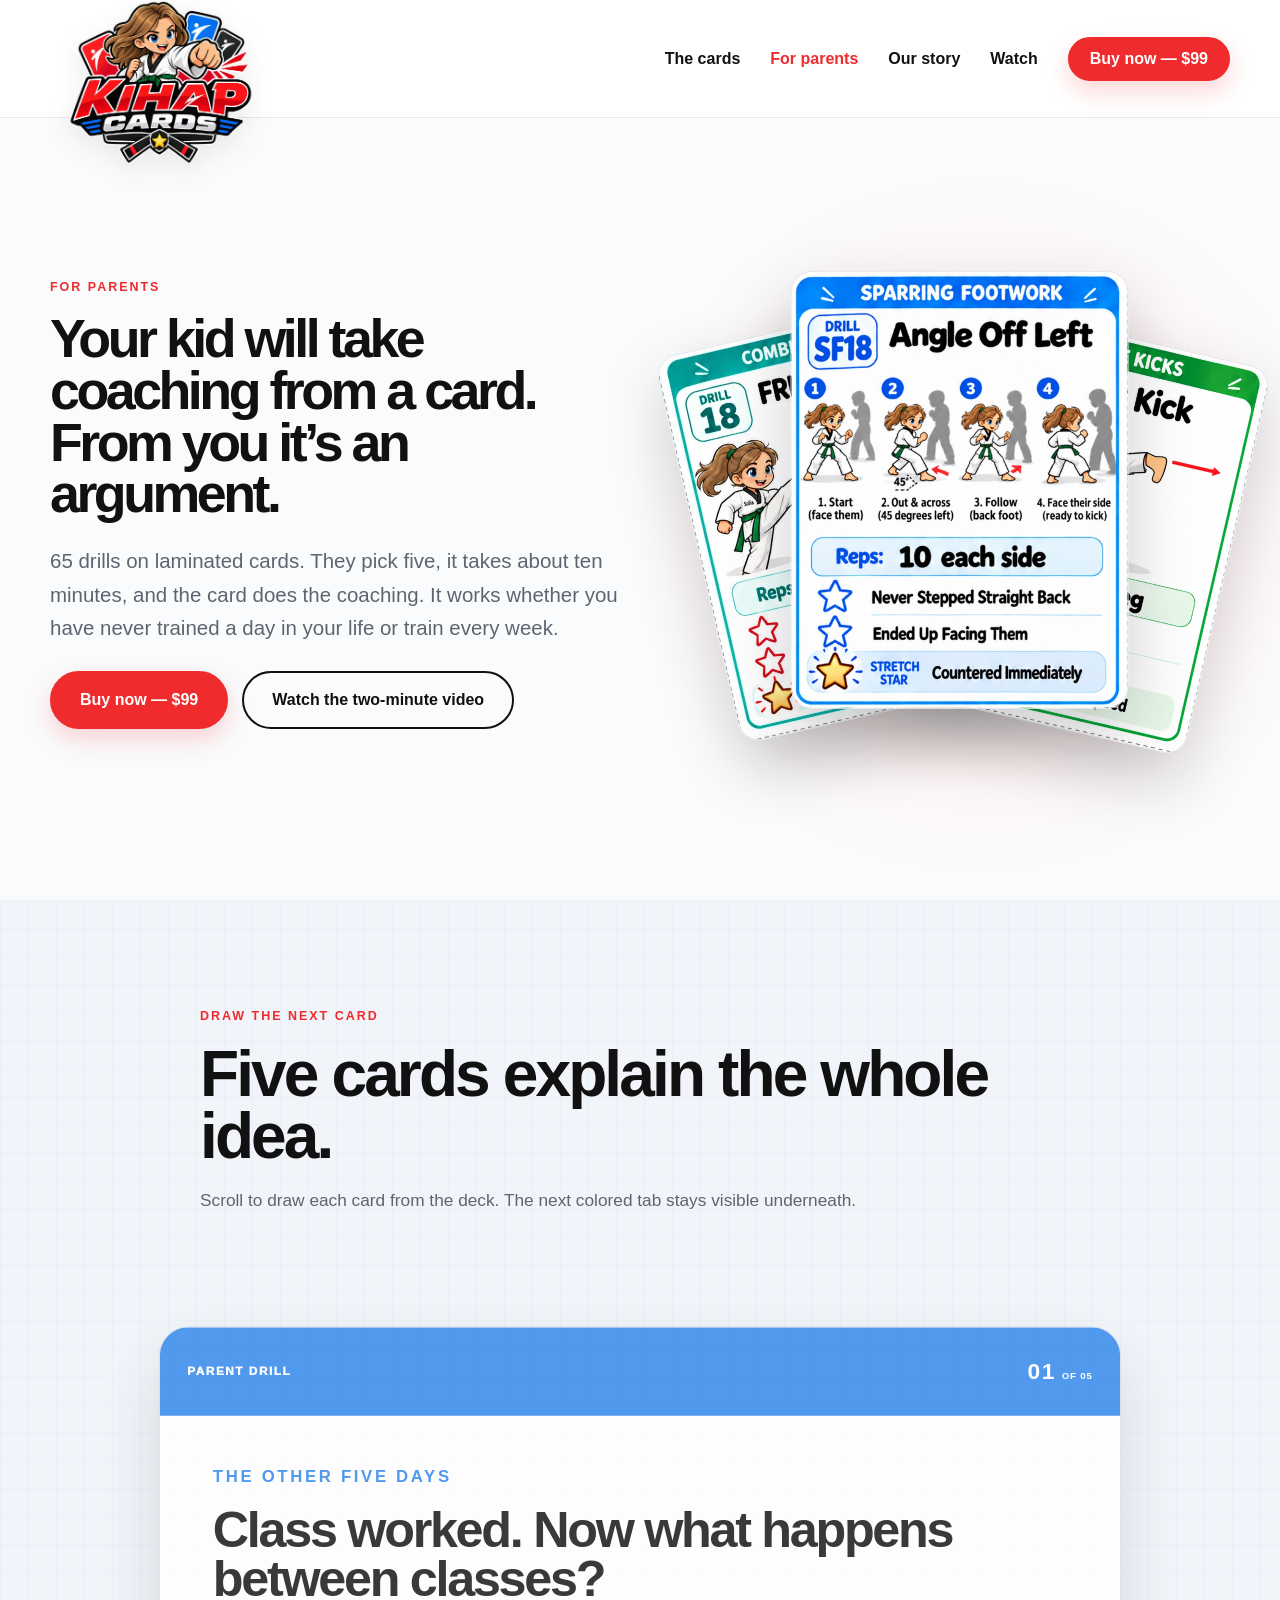
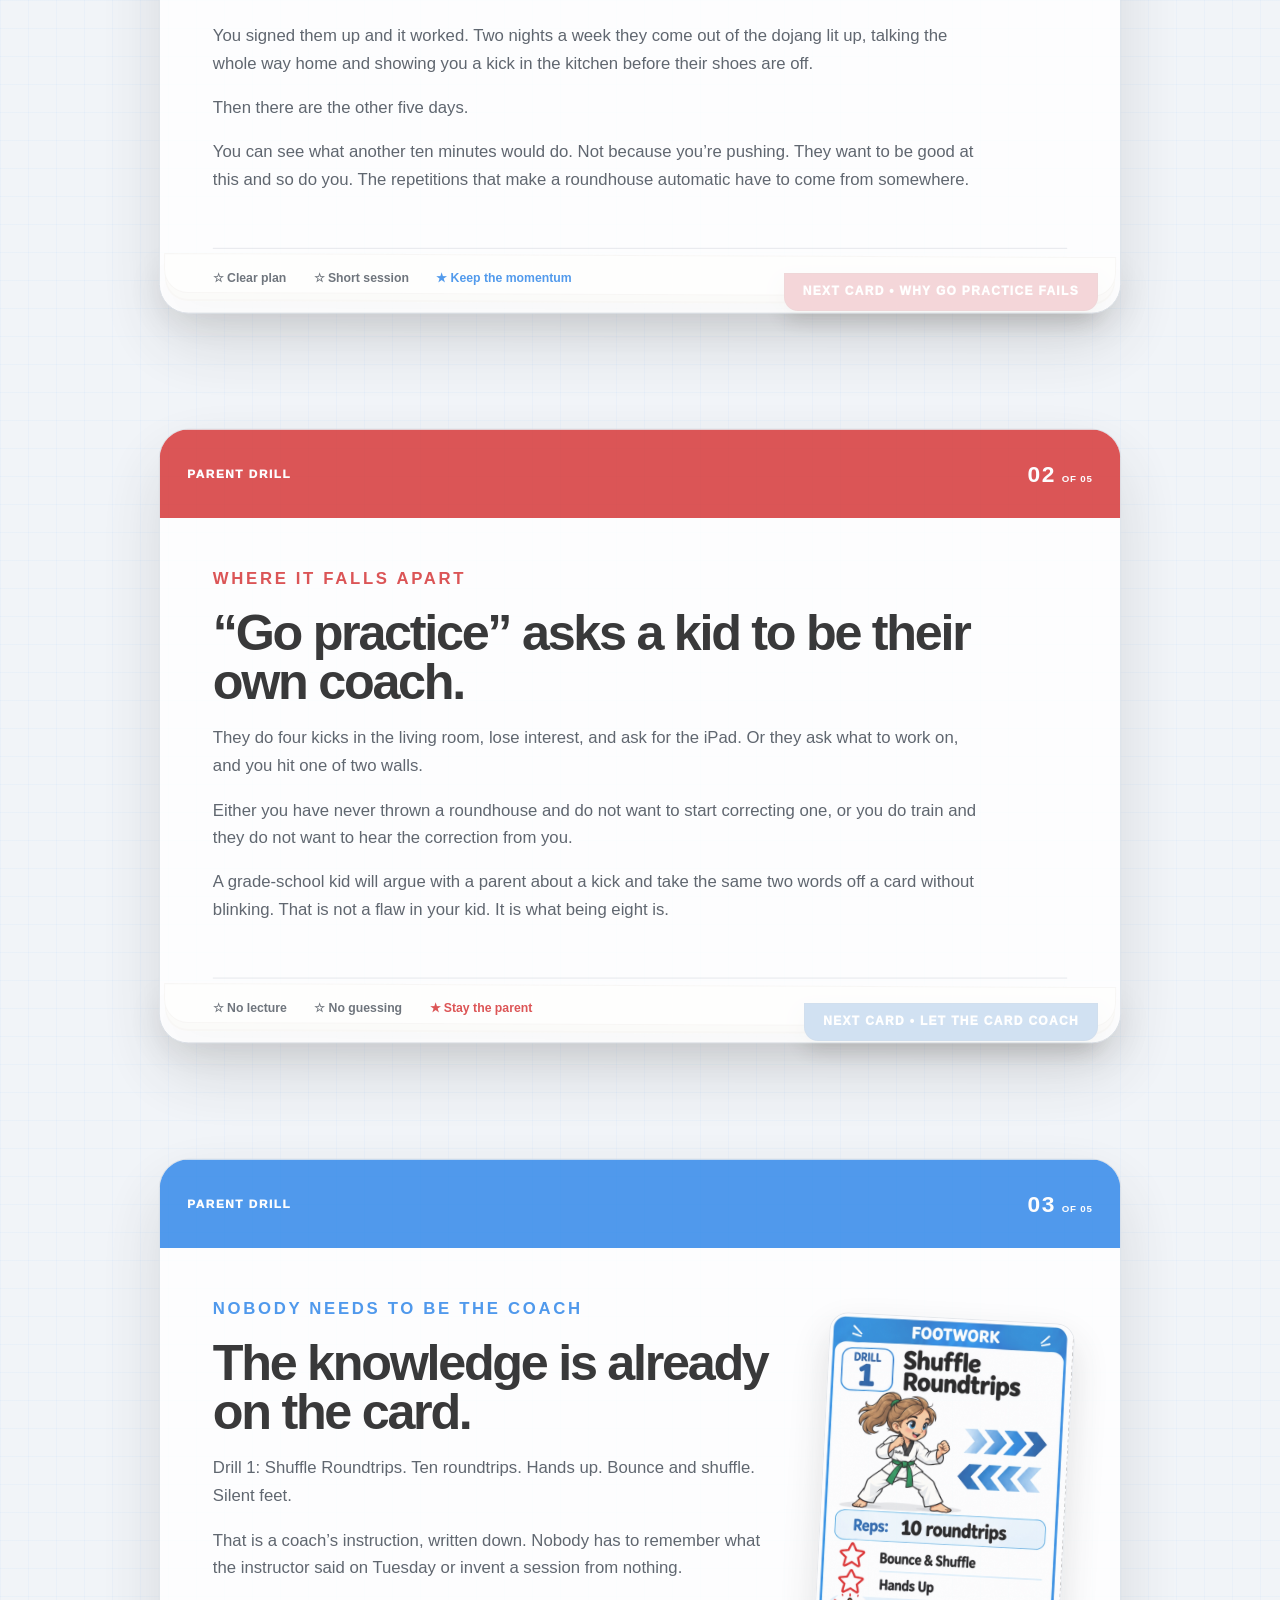
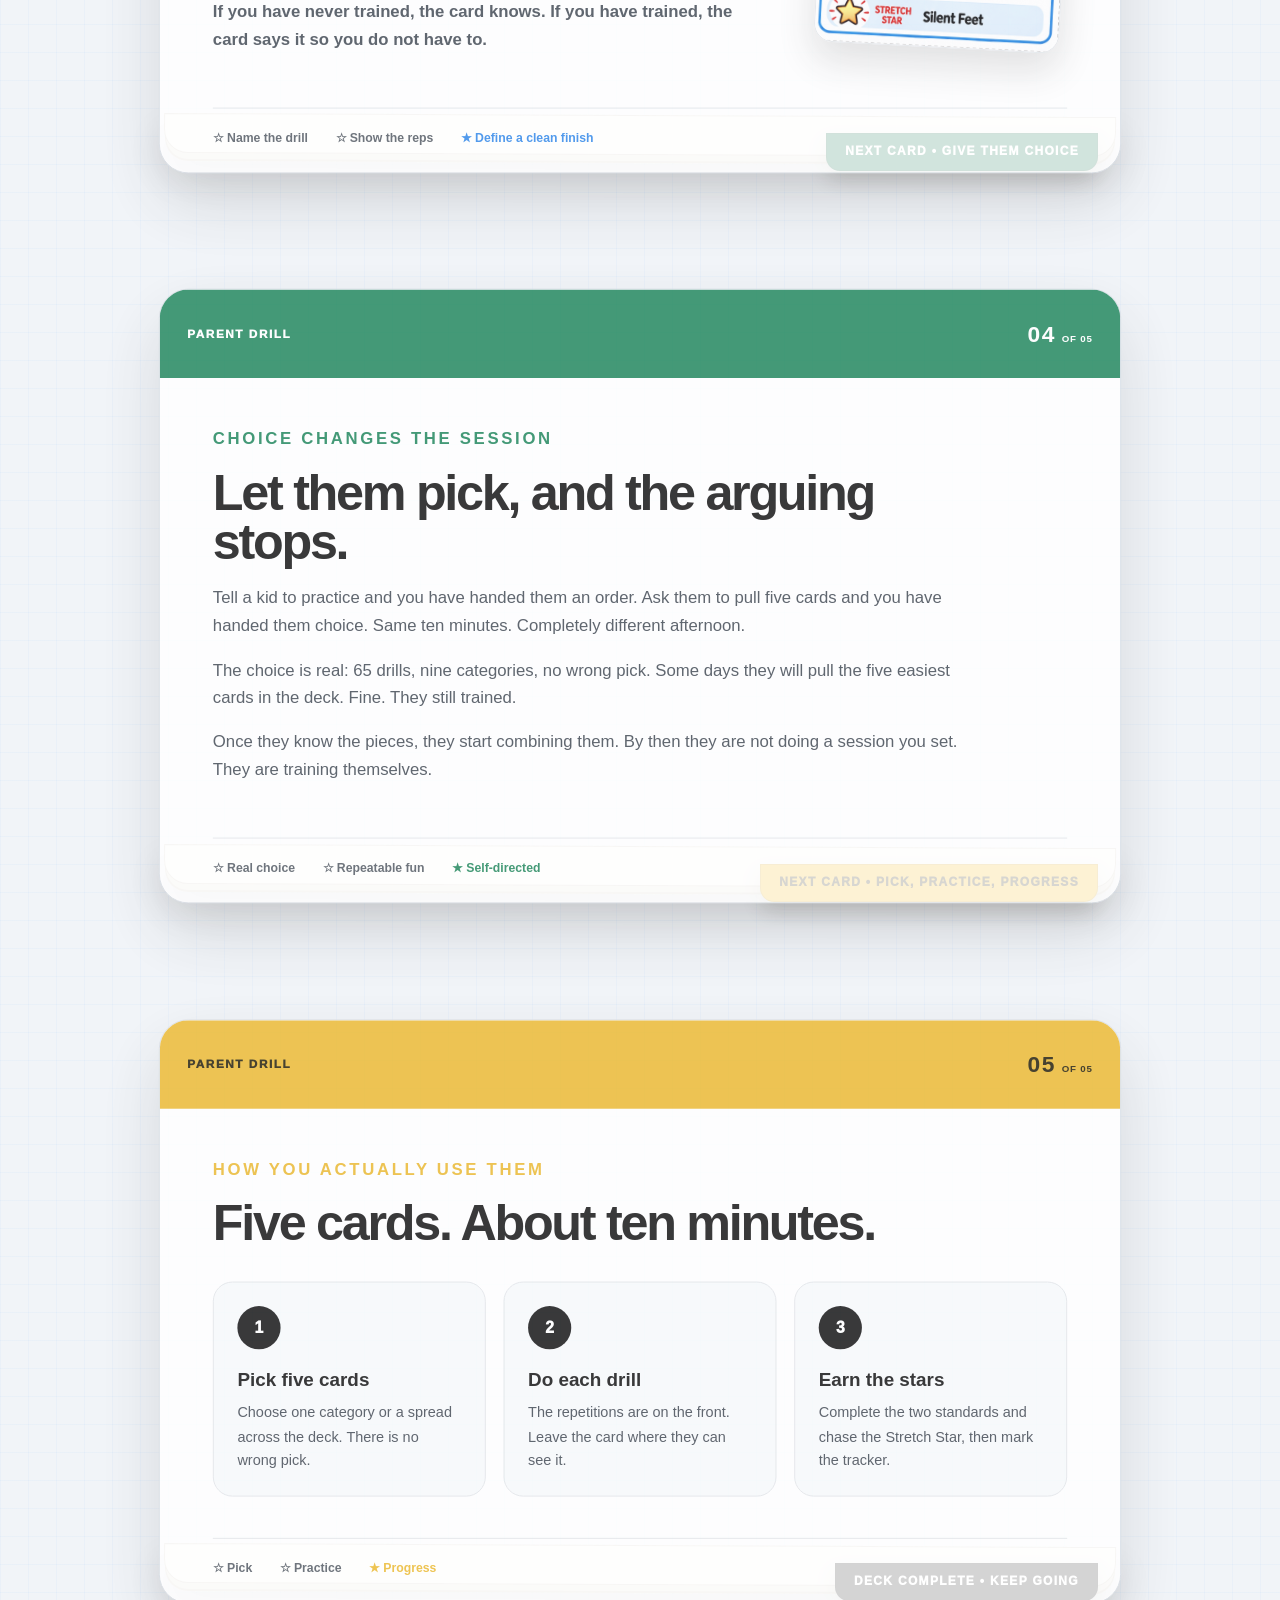
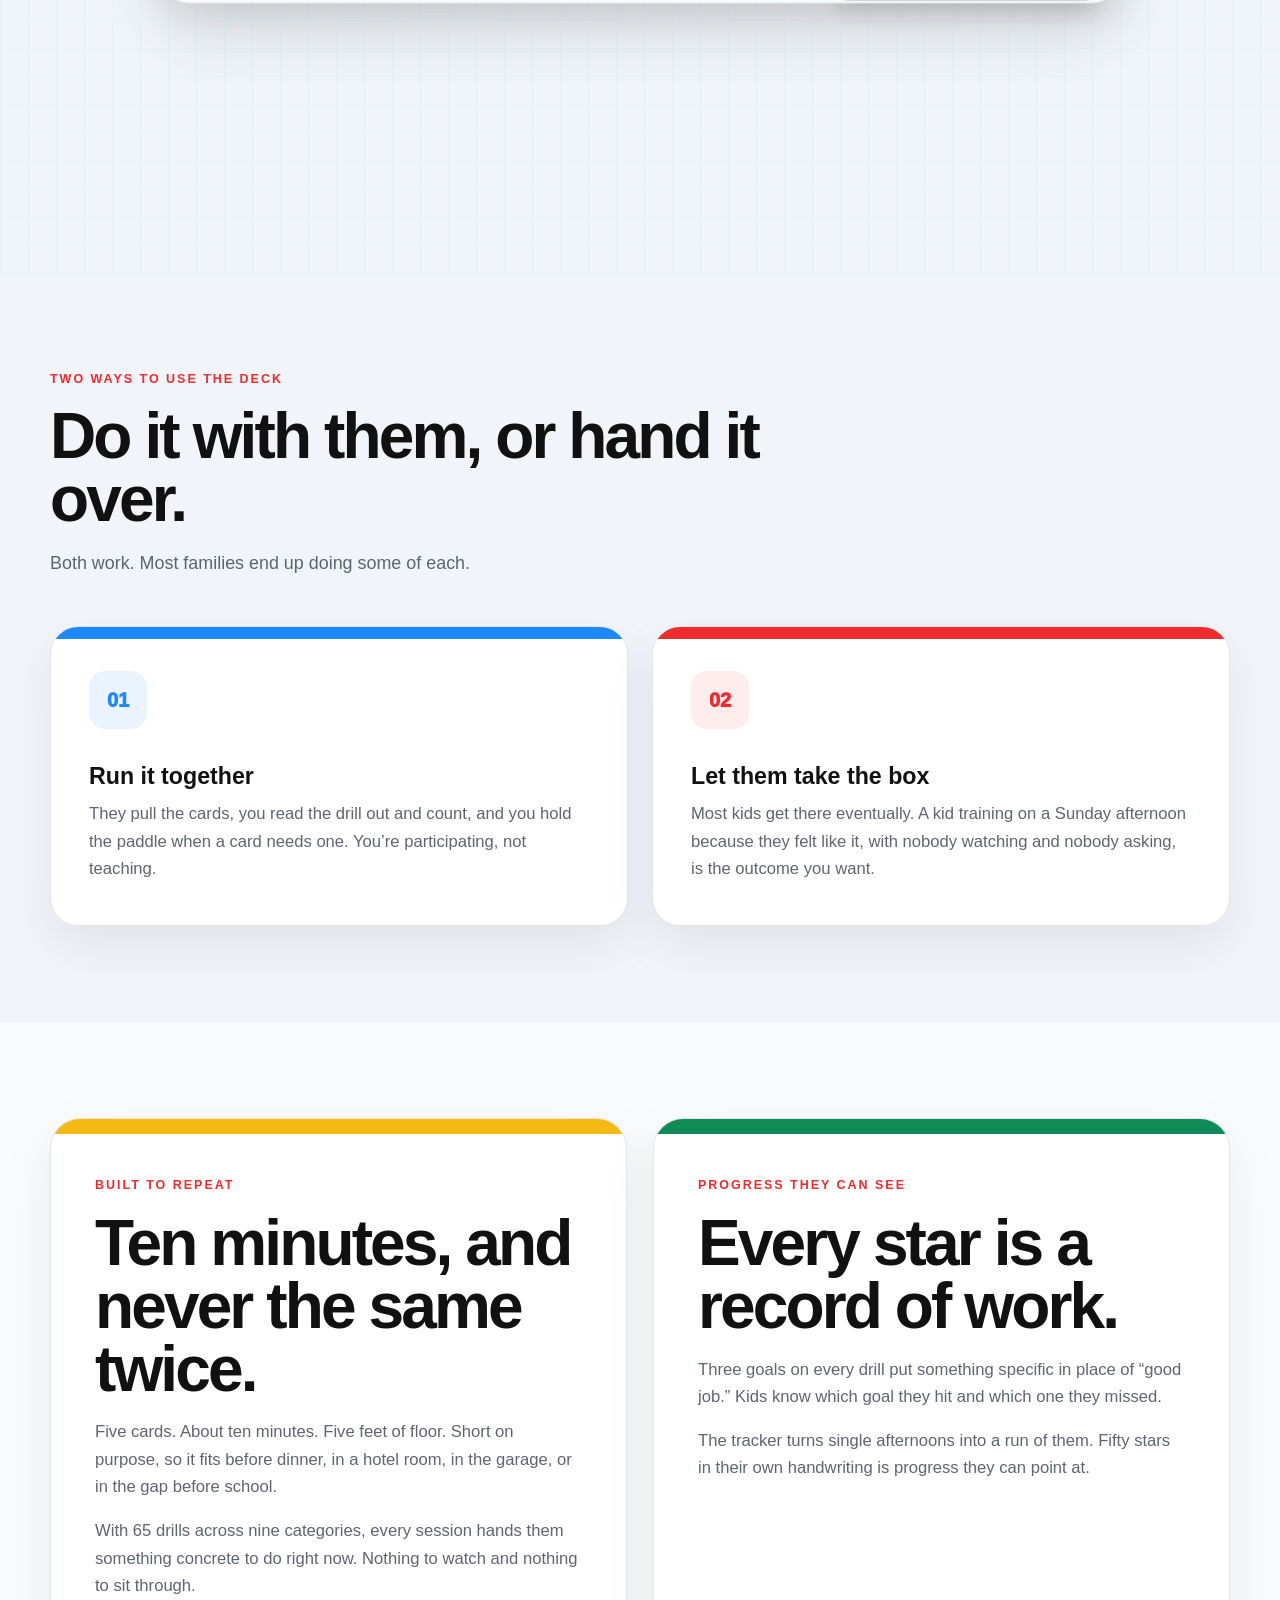
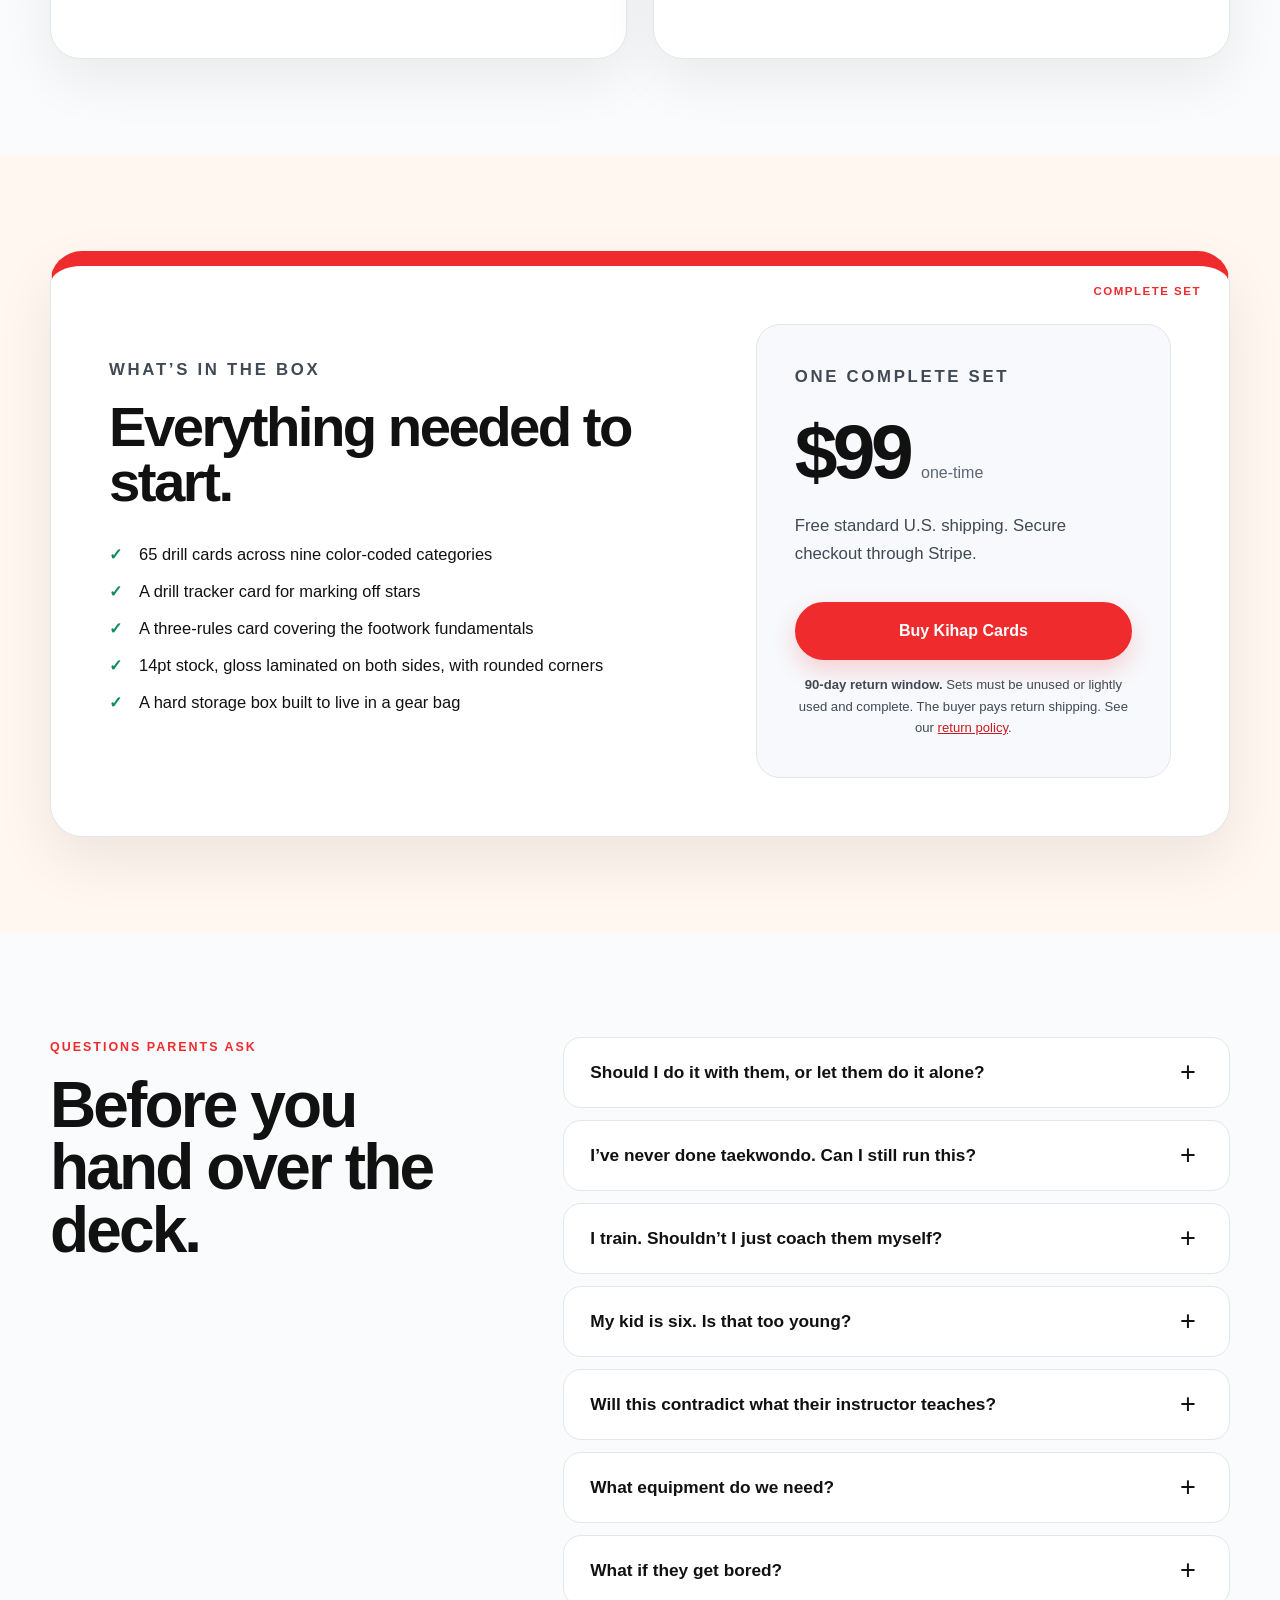
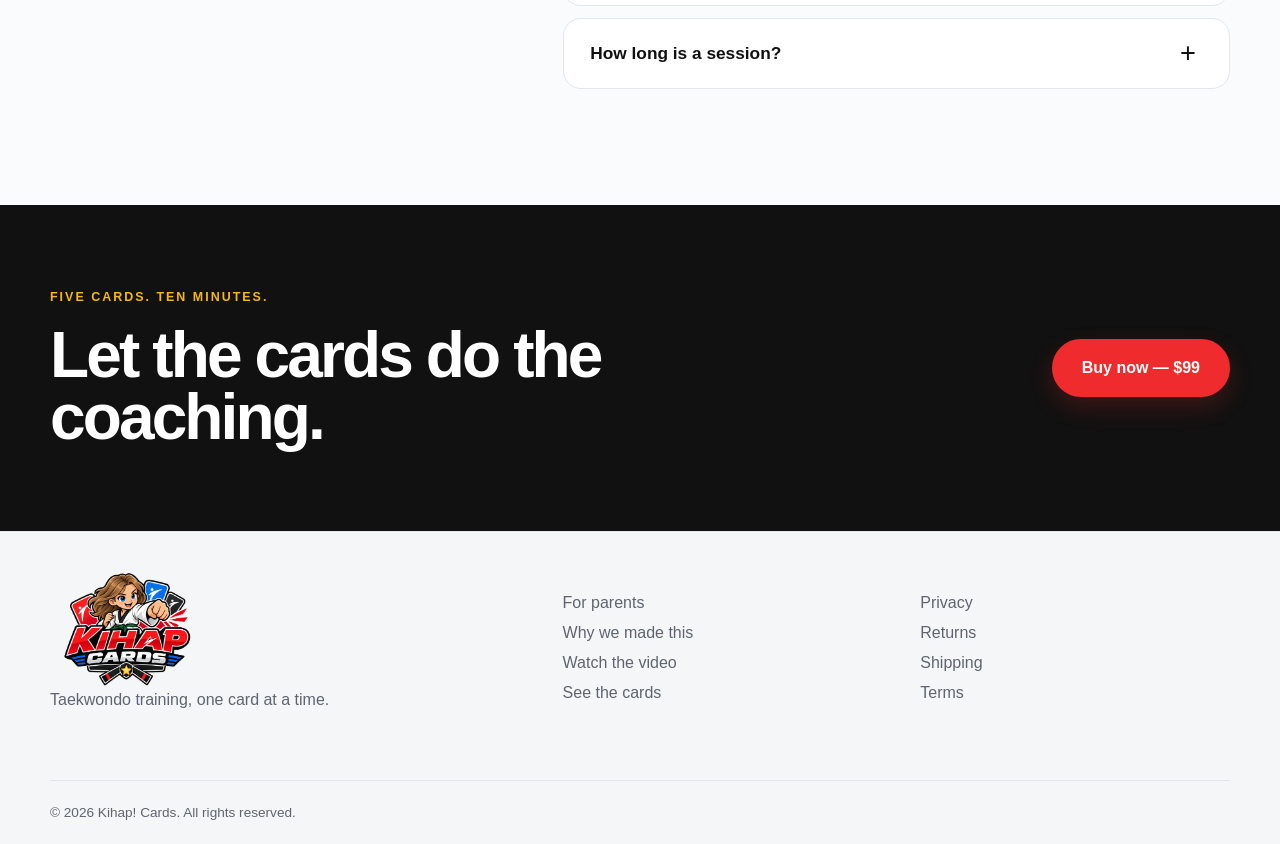
==== commit 1458edfe: "Expand return window to 90 days" ====
--- a/for-parents.html
+++ b/for-parents.html
@@ -200,7 +200,7 @@
           <div class="price"><strong>$99</strong><span>one-time</span></div>
           <p>Free standard U.S. shipping. Secure checkout through Stripe.</p>
           <a class="button button-block" data-checkout href="/#buy">Buy Kihap Cards</a>
-          <p class="policy-note">Returns are governed by our current <a href="/returns.html">return policy</a>.</p>
+          <p class="policy-note"><strong>90-day return window.</strong> Sets must be unused or lightly used and complete. The buyer pays return shipping. See our <a href="/returns.html">return policy</a>.</p>
         </div>
       </div>
     </section>
--- a/styles.css
+++ b/styles.css
@@ -50,3 +50,13 @@
 /* Use a real element for the next-card label so every browser paints the cue. */
 .draw-card::after{content:none}.draw-card-next{position:absolute;z-index:1;left:18px;right:18px;bottom:-46px;display:block;height:58px;padding:17px 25px;border:1px solid rgba(0,0,0,.14);border-radius:0 0 22px 22px;background:var(--next-accent);color:var(--next-ink,#fff);font-size:.75rem;font-weight:950;letter-spacing:.11em;text-transform:uppercase;box-shadow:0 14px 32px rgba(17,17,17,.18)}
 @media(max-width:720px){.draw-card-next{left:11px;right:11px;bottom:-39px;height:50px;padding:14px 17px;border-radius:0 0 17px 17px;font-size:.64rem;letter-spacing:.06em}}
+.story-deck-section{padding-top:72px}@media(max-width:720px){.story-deck-section{padding-top:52px}}
+
+/* Paper-stack deck: no plastic-looking cradle. */
+.draw-card{margin-bottom:104px}.draw-card::before{left:14px;right:14px;bottom:-18px;height:38px;border:1px solid #d8d2c8;border-radius:0 0 24px 24px;background:#fbfaf7;box-shadow:0 8px 0 -2px #eeeae3,0 9px 0 -1px #d9d3ca,0 22px 38px rgba(50,42,32,.14);transform:rotate(.25deg)}.draw-card-next{left:auto;right:32px;bottom:-34px;width:auto;height:38px;padding:10px 18px;border-radius:0 0 14px 14px;white-space:nowrap;box-shadow:0 10px 20px rgba(44,38,30,.14)}
+
+/* The original prototype was a handwritten index card. */
+.origin-note-card{width:360px;min-height:220px;padding:34px 28px 25px 62px;align-items:flex-start;justify-content:center;gap:8px;text-align:left;border:1px solid #d6d0c5;border-radius:8px;background:linear-gradient(90deg,transparent 0 43px,rgba(239,43,45,.36) 44px,rgba(239,43,45,.36) 46px,transparent 47px),repeating-linear-gradient(to bottom,#fffdf7 0,#fffdf7 29px,rgba(30,136,255,.22) 30px,#fffdf7 31px);box-shadow:0 20px 44px rgba(45,38,28,.16);transform:translate(-90%,-55%) rotate(-7deg)}.origin-note-card span,.origin-note-card strong,.origin-note-card em,.origin-note-card small{font-family:"Bradley Hand","Segoe Print","Comic Sans MS",cursive;text-transform:none;letter-spacing:0;color:#24364a}.origin-note-card span{font-size:1.02rem;font-weight:700;transform:rotate(-1deg)}.origin-note-card strong{font-size:3.35rem;line-height:.95;font-weight:700;transform:rotate(1deg)}.origin-note-card em{font-size:1.38rem;line-height:1;font-style:normal;transform:rotate(-1deg)}.origin-note-card small{font-size:.96rem;line-height:1.2;font-weight:600;transform:rotate(.5deg)}
+
+@media(max-width:720px){.draw-card{margin-bottom:78px}.draw-card::before{left:9px;right:9px;bottom:-15px;height:31px;border-radius:0 0 19px 19px;box-shadow:0 6px 0 -2px #eeeae3,0 7px 0 -1px #d9d3ca,0 16px 28px rgba(50,42,32,.13)}.draw-card-next{left:auto;right:16px;bottom:-29px;height:34px;padding:9px 13px;border-radius:0 0 11px 11px;font-size:.61rem}.origin-note-card{width:250px;min-height:154px;padding:23px 18px 18px 44px;gap:4px;transform:translate(-70%,-55%) rotate(-6deg)}.origin-note-card span{font-size:.78rem}.origin-note-card strong{font-size:2.25rem}.origin-note-card em{font-size:1rem}.origin-note-card small{font-size:.73rem}}
+@media(max-width:420px){.origin-note-card{width:220px;min-height:138px;padding:19px 15px 15px 40px;transform:translate(-86%,-55%) rotate(-6deg)}.origin-note-card strong{font-size:2rem}}
